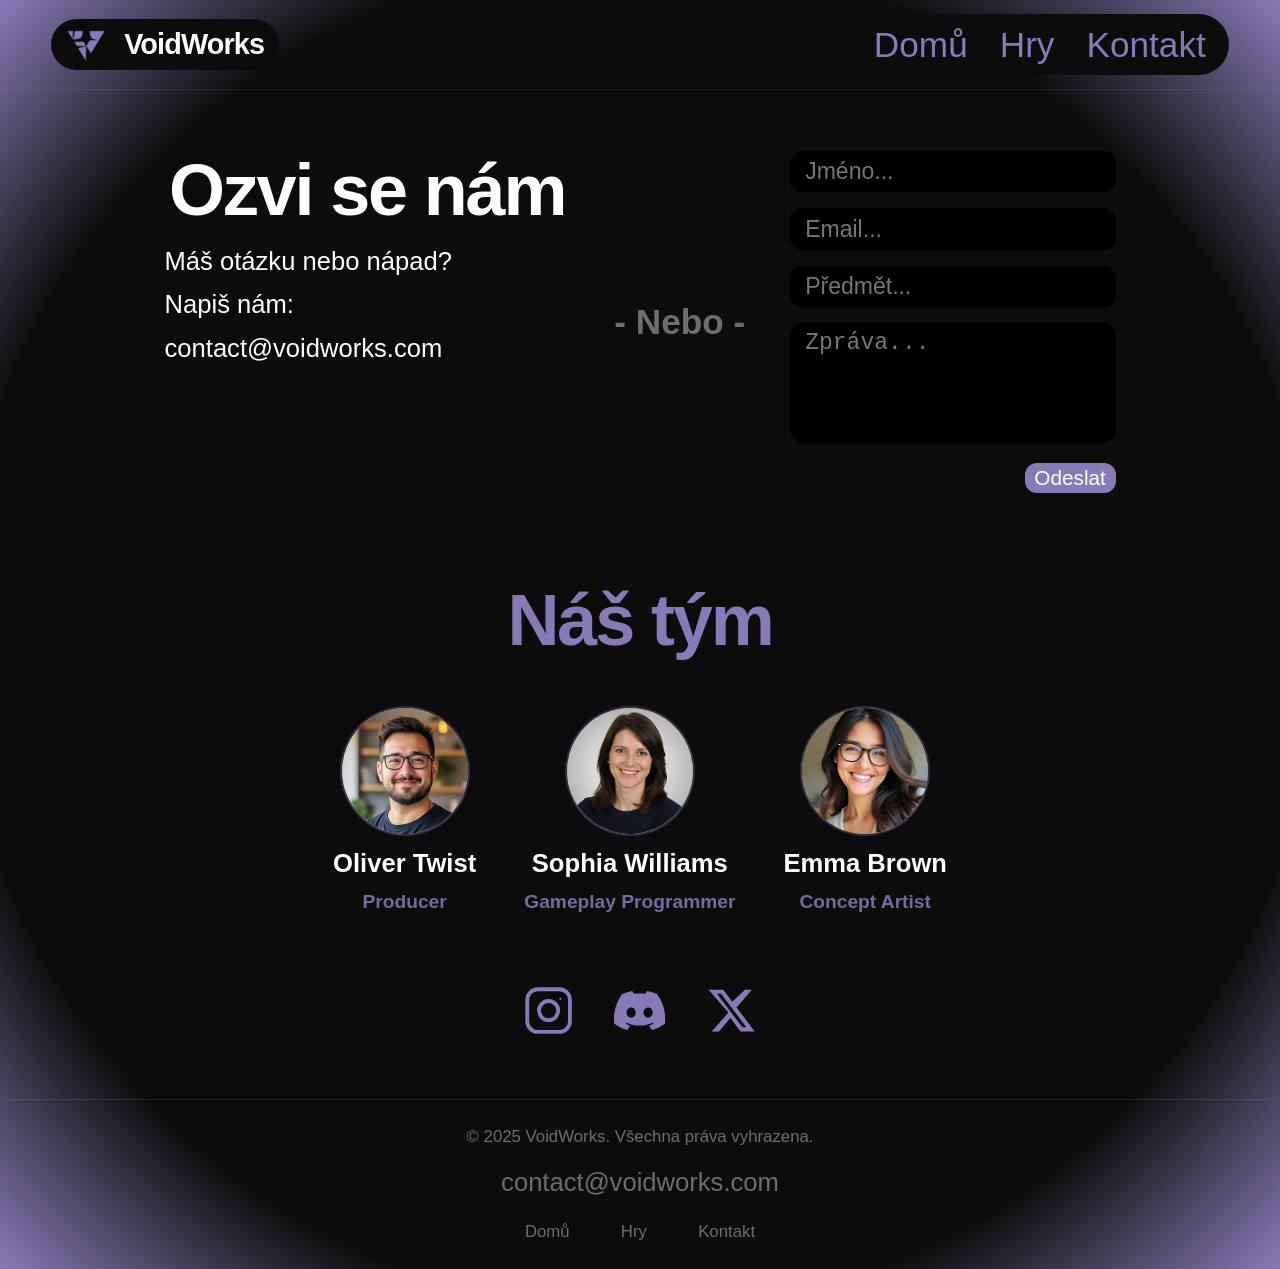
==== contact.html @ 2efff232 "last time today" ====
<!DOCTYPE html>
<html lang="en">
<head>
    <meta charset="UTF-8">
    <meta name="viewport" content="width=device-width, initial-scale=1.0">
    <link rel="stylesheet" href="src/style.css" />
    <script src="src/index.js" defer></script>
    <title>Contact</title>
</head>
<body>
    <a class="skip-link" href="#main-content">Přeskočit na obsah</a>
    <header class="navbar" aria-label="VoidWorks header">
        <div class="brand">
            <a href="index.html">
                <img src="src/assets/logo/VoidWorks logo.svg" alt="VoidWorks Logo" href="index.html">
                <p class="heading">VoidWorks</p>
            </a>
        </div>

        <a class="menu-button" href="#" aria-label="Otevřít menu" aria-expanded="false"
            aria-controls="site-menu">
            <span></span>
            <span></span>
            <span></span>
        </a>

        <nav class="menu-panel" id="site-menu" aria-label="Navigace">
            <a href="index.html">Domů</a>
            <a href="games.html">Hry</a>
            <a href="contact.html">Kontakt</a>
        </nav>
    </header>

    <main id="main-content">
        <section class="contact-row">
            <div class="contact-left">
                <div class="smth" id="rattata">
                    <p class="heading heading--left">Ozvi se nám</p>
                    <p class="text text--contact">Máš otázku nebo nápad?</p>
                    <p class="text text--contact">Napiš nám: <a href="mailto:jakub.tuma@gambaaa.fun" class="text text--email-white">contact@voidworks.com</a></p>
                </div>
            </div>

            <div class="contact-middle">
                <h2 class="opacity-40">- Nebo -</h2>
            </div>

            <div class="contact-right">
                <form class="message" id="contact-form" aria-label="Kontaktovat nás" method="post" action="#">
                    <div class="message--fields">
                        <label for="name" class="sr-only">Jméno</label>
                        <input type="text" class="text--field" id="name" name="name" placeholder="Jméno..." required>

                        <label for="email" class="sr-only">Email</label>
                        <input type="email" class="text--field" id="email" name="email" placeholder="Email..." required>

                        <label for="subject" class="sr-only">Předmět</label>
                        <input type="text" class="text--field" id="subject" name="subject" placeholder="Předmět..." required>

                        <label for="message" class="sr-only">Zpráva</label>
                        <textarea class="text--field text--field--big" id="message" name="message" placeholder="Zpráva..." rows="5" required></textarea>
                    </div>
                    <button type="submit" class="btn">Odeslat</button>
                </form>
            </div>
        </section>

    <section class="team-section" aria-labelledby="team-heading">
        <h2 class="heading heading--purple" id="team-heading">Náš tým</h2>
        <div class="team-grid">
            <div class="team-card">
                <div class="team-avatar">
                    <img src="src/assets/team/oliver.jpg" alt="Oliver Twist" onerror="this.style.display='none';this.nextElementSibling.style.display='flex'">
                    <div class="team-avatar__fallback" style="display:none">OT</div>
                </div>
                <p class="team-name">Oliver Twist</p>
                <p class="team-role">Producer</p>
            </div>
            <div class="team-card">
                <div class="team-avatar">
                    <img src="src/assets/team/sophia.jpg" alt="Sophia Williams" onerror="this.style.display='none';this.nextElementSibling.style.display='flex'">
                    <div class="team-avatar__fallback" style="display:none">SW</div>
                </div>
                <p class="team-name">Sophia Williams</p>
                <p class="team-role">Gameplay Programmer</p>
            </div>
            <div class="team-card">
                <div class="team-avatar">
                    <img src="src/assets/team/emma.jpg" alt="Emma Brown" onerror="this.style.display='none';this.nextElementSibling.style.display='flex'">
                    <div class="team-avatar__fallback" style="display:none">EB</div>
                </div>
                <p class="team-name">Emma Brown</p>
                <p class="team-role">Concept Artist</p>
            </div>
        </div>
    </section>

    <section class="socials-section" aria-label="Sociální sítě">
        <div class="socials-row">
            <a href="https://www.instagram.com/the._tuma/" class="social-link" aria-label="Instagram">
                <svg viewBox="0 0 24 24" fill="none" stroke="currentColor" stroke-width="1.8" stroke-linecap="round" stroke-linejoin="round">
                    <rect x="2" y="2" width="20" height="20" rx="5" ry="5"/>
                    <circle cx="12" cy="12" r="4.5"/>
                    <circle cx="17.5" cy="6.5" r="0.5" fill="currentColor" stroke="none"/>
                </svg>
            </a>
            <a href="https://discord.com/users/951553543968550963" class="social-link" aria-label="Discord">
                <svg viewBox="0 0 24 24" fill="currentColor">
                    <path d="M20.317 4.37a19.791 19.791 0 0 0-4.885-1.515.074.074 0 0 0-.079.037c-.21.375-.444.864-.608 1.25a18.27 18.27 0 0 0-5.487 0 12.64 12.64 0 0 0-.617-1.25.077.077 0 0 0-.079-.037A19.736 19.736 0 0 0 3.677 4.37a.07.07 0 0 0-.032.027C.533 9.046-.32 13.58.099 18.057a.082.082 0 0 0 .031.057 19.9 19.9 0 0 0 5.993 3.03.078.078 0 0 0 .084-.028c.462-.63.874-1.295 1.226-1.994a.076.076 0 0 0-.041-.106 13.107 13.107 0 0 1-1.872-.892.077.077 0 0 1-.008-.128 10.2 10.2 0 0 0 .372-.292.074.074 0 0 1 .077-.01c3.928 1.793 8.18 1.793 12.062 0a.074.074 0 0 1 .078.01c.12.098.246.198.373.292a.077.077 0 0 1-.006.127 12.299 12.299 0 0 1-1.873.892.077.077 0 0 0-.041.107c.36.698.772 1.362 1.225 1.993a.076.076 0 0 0 .084.028 19.839 19.839 0 0 0 6.002-3.03.077.077 0 0 0 .032-.054c.5-5.177-.838-9.674-3.549-13.66a.061.061 0 0 0-.031-.03zM8.02 15.33c-1.183 0-2.157-1.085-2.157-2.419 0-1.333.956-2.419 2.157-2.419 1.21 0 2.176 1.096 2.157 2.42 0 1.333-.956 2.418-2.157 2.418zm7.975 0c-1.183 0-2.157-1.085-2.157-2.419 0-1.333.955-2.419 2.157-2.419 1.21 0 2.176 1.096 2.157 2.42 0 1.333-.946 2.418-2.157 2.418z"/>
                </svg>
            </a>
            <a href="https://x.com/home" class="social-link" aria-label="X (Twitter)">
                <svg xmlns="https://x.com/home" viewBox="0 0 24 24" fill="currentColor">
                    <path d="M18.244 2.25h3.308l-7.227 8.26 8.502 11.24H16.17l-4.714-6.231-5.401 6.231H2.744l7.737-8.835L1.254 2.25H8.08l4.253 5.622zm-1.161 17.52h1.833L7.084 4.126H5.117z"/>
                </svg>
            </a>
        </div>
    </section>
    </main>



        <footer class="footer">
            <div>© 2025 VoidWorks. Všechna práva vyhrazena.</div>
            <div class="text centered">
                <a href="mailto:jakub.tuma@gambaaa.fun" class="text--email">contact@voidworks.com</a>
            </div>
            <nav class="nav-footer" aria-label="Patička navigace">
                <a href="index.html">Domů</a>
                <a href="games.html">Hry</a>
                <a href="contact.html">Kontakt</a>
            </nav>
        </footer>
</body>
</html>
---- src/style.css ----
:root {
    --black: #0D0C0C;
    --bg: radial-gradient(circle, #0D0C0C 75%, hsla(254, 30%, 60%, 1) 100%);
    --purple: #887AB7;
    --text-color: #FFFFFF;
    --footer: rgba(255, 255, 255, 0.4);
    --input: rgba(255, 255, 255, 0.6);
    --hover: #A496D5;
    --card-bg: rgba(255, 255, 255, 0.04);
    --card-border: rgba(136, 122, 183, 0.25);
    --border-hd-ft: rgba(255, 255, 255, 0.08);
    --click: #4B4465;
}

* {
    box-sizing: border-box;
    margin: 0;
    padding: 0;
}

.sr-only {
    position: absolute !important;
    width: 1px;
    height: 1px;
    padding: 0;
    overflow: hidden;
    clip: rect(0, 0, 0, 0);
    white-space: nowrap;
    border: 0;
}

html {
    scroll-behavior: smooth;
}

body {
    display: flex;
    flex-direction: column;
    min-height: 100vh;
    background: var(--bg);
    color: var(--text-color);
    font-family: Arial, Helvetica, sans-serif;
    text-align: left;
    min-width: 320px;
    overflow-x: hidden;
}

.navbar {
    width: 100%;
    min-height: 10svh;
    padding: 0 4vw;
    display: flex;
    align-items: center;
    justify-content: space-between;
    text-align: center;
    z-index: 100;
    border-bottom: 1px solid var(--border-hd-ft);
}

.brand a {
    text-decoration: none;
    display: flex;
    align-items: center;
    gap: 1.5vw;
    background-color: var(--black);
    padding: 0.7vh 1.2vw;
    border-radius: 10vw;
}

.brand img {
    height: clamp(1.8rem, 5vw, 2.4rem);
    width: auto;
    object-fit: contain;
}

.brand .heading {
    font-size: clamp(1.3rem, 3vw, 1.8rem);
}

.menu-button {
    background-color: var(--black);
    padding: 0.7vh 1.2vw;
    border-radius: 10vw;
    width: clamp(48px, 6vw, 64px);
    height: clamp(48px, 6vw, 64px);
    position: relative;
    display: flex;
    align-items: center;
    justify-content: center;
    cursor: pointer;
    flex-shrink: 0;
    z-index: 3;
}

.menu-button span {
    position: absolute;
    display: block;
    top: 50%;
    left: 50%;
    width: clamp(32px, 5vw, 44px);
    height: clamp(5px, 0.5vw, 7px);
    border-radius: 999px;
    background: var(--purple);
    transition: transform 180ms ease-in-out, opacity 180ms ease-in-out, width 180ms ease-in-out;
}

.menu-button span:nth-child(1) {
    transform: translate(-50%, -50%) translateY(clamp(-0.8rem, -1.2vw, -0.5rem));
}

.menu-button span:nth-child(2) {
    transform: translate(-50%, -50%);
}

.menu-button span:nth-child(3) {
    transform: translate(-50%, -50%) translateY(clamp(0.5rem, 1.2vw, 0.8rem));
}

body.menu-open .menu-button span:nth-child(1) {
    transform: translate(-50%, -50%) rotate(45deg);
}

body.menu-open .menu-button span:nth-child(2) {
    opacity: 0;
    width: 0;
}

body.menu-open .menu-button span:nth-child(3) {
    transform: translate(-50%, -50%) rotate(-45deg);
}

body.menu-open .smth {
    opacity: 0;
}

.menu-panel {
    position: absolute;
    top: 10svh;
    left: 0;
    width: 100%;
    padding: 2vh 0 3vh 6vw;
    display: none;
    flex-direction: column;
    gap: 1vh;
    z-index: 2;
    background-color: #0d0c0c42;
}

.menu-panel a {
    color: var(--purple);
    text-decoration: none;
    font-size: clamp(1.6rem, 3.5vw, 2.2rem);
    padding: 1.5vh 0;
    transition: color 180ms ease;
}

.menu-panel a:hover,
.menu-panel a:focus-visible {
    color: var(--hover);
    outline: none;
}

body.menu-open .menu-panel {
    display: flex;
}

main {
    flex: 1;
    padding: 5vh 4vw;
    display: flex;
    flex-direction: column;
    gap: 8vh;
}

section .heading {
    text-align: center;
    margin: 0 auto 0.6rem;
}

.heading {
    font-size: clamp(2.8rem, 6vw, 4.5rem);
    line-height: 1.1;
    font-weight: 700;
    letter-spacing: -0.03em;
    color: var(--text-color);
}

.heading--purple {
    color: var(--purple);
}



.text {
    max-width: 65ch;
    width: 90%;
    margin: 0;
    color: var(--text-color);
    text-align: left;
    font-size: clamp(1.4rem, 2vw, 1.8rem);
    line-height: 1.7;
    text-decoration: none;
}

.text--email-white:hover {
    transition: color 180ms ease-in-out;
    color: var(--hover);
    text-decoration: underline;
}

.img-container {
    text-align: center;
    overflow: hidden;
}

.img {
    display: inline-block;
    min-width: 100px;
    min-height: auto;
    width: max(27vw);
    height: max(35vw);
    margin: 0 1vw 1vh;
    object-fit: cover;
    border-radius: clamp(8px, 1vw, 16px);
    box-shadow: 0 2vh 5vw rgba(0, 0, 0, 0.48);
}

.img-blur {
    filter: blur(clamp(1.2px, 0.33vw, 4px));
}

.game-container {
    display: flex;
    justify-items: center;
    gap: 8vh;
}

.games-grid {
    display: flex;
    flex-direction: column;
    gap: 2vh;
    width: min(94vw, 1500px);
    height: auto;
    margin: 3vh auto 0;
    text-align: left;
}

.games-column {
    display: flex;
    flex-direction: column;
    gap: 2vh;
    min-width: 0;
    flex: 1 1 0;
}

.games-column--left {
    order: 1;
}

.games-column--right {
    order: 2;
}

.game-card {
    background: var(--card-bg);
    border: 1px solid var(--card-border);
    border-radius: clamp(8px, 1.2vw, 14px);
    padding: 2.2vh 2.2vw;
    transition: border-color 200ms ease, background 200ms ease;
    display: flex;
    flex-direction: column;
    align-items: center;
    text-align: center;
    gap: 1.2rem;
}

.game-card:hover {
    background: rgba(255, 255, 255, 0.06);
    border-color: rgba(136, 122, 183, 0.5);
}

.game-card__img {
    width: clamp(180px, 28vw, 360px);
    aspect-ratio: 3 / 4;
    object-fit: contain;
    background: rgba(0, 0, 0, 0.12);
    border-radius: 10px;
    display: block;
    box-shadow: 0 1.2vh 3vw rgba(0, 0, 0, 0.45);
}

.game-card__tag {
    color: var(--purple);
    opacity: 0.7;
}

.game-card__title {
    font-size: clamp(1.8rem, 2.5vw, 2.4rem);
    font-weight: 700;
    color: var(--text-color);
    margin-bottom: 0.6vh;
}

.game-card__text {
    font-size: clamp(1.3rem, 1.8vw, 1.6rem);
    line-height: 1.6;
    color: rgba(255, 255, 255, 0.7);
}

.game-card__content {
    display: flex;
    flex-direction: column;
    gap: 0.65rem;
    min-width: 0;
}

.game-card__media {
    display: flex;
    flex-direction: column;
    gap: 0.6vh;
    align-items: center;
    margin-bottom: 1vh;
}

.swiper {
    width: 100%;
    padding: 2vh 0;
}

.swiper-slide {
    display: flex;
    justify-content: center;
    align-items: flex-start;
}

.swiper-button-prev,
.swiper-button-next {
    color: var(--purple);
    width: 44px;
    height: 44px;
    border-radius: 50%;
    background: rgba(0, 0, 0, 0.35);
    display: flex;
    align-items: center;
    justify-content: center;
    box-shadow: 0 4px 12px rgba(0, 0, 0, 0.4);
}

.swiper-pagination-bullet {
    background: var(--purple);
    opacity: 0.9;
}

.card-swiper {
    width: 100%;
    max-width: 320px;
    overflow: hidden;
    flex: 0 0 auto;
}

.card-swiper picture,
.card-swiper img {
    display: block;
    width: 100%;
}

.card-swiper .swiper-wrapper {
    display: flex;
    align-items: center;
    justify-content: flex-start;
}

.card-pagination {
    margin-top: 0.6vh;
}

.card-nav {
    position: absolute;
    top: 50%;
    transform: translateY(-50%);
    width: 36px;
    height: 36px;
    border-radius: 50%;
    background: rgba(0, 0, 0, 0.45);
    color: var(--purple);
    border: none;
    display: flex;
    align-items: center;
    justify-content: center;
    cursor: pointer;
}

.card-nav:hover {
    background: rgba(0, 0, 0, 0.62);
}

.card-nav::before {
    font-size: 1.5rem;
    line-height: 1;
    transform: translateY(-1px);
}

.card-prev::before {
    content: '‹';
}

.card-next::before {
    content: '›';
}

.card-prev {
    left: 8px;
}

.card-next {
    right: 8px;
}

.card-swiper {
    position: relative;
}

.game-card__img {
    width: 100%;
    aspect-ratio: 2 / 3;
    object-fit: cover;
    border-radius: 10px;
    display: block;
    box-shadow: 0 1.2vh 3vw rgba(0, 0, 0, 0.45);
}

.column {
    display: flex;
    flex-direction: column;
    gap: 1.2vh;
    align-items: center;
}

.footer {
    border-top: 1px solid var(--border-hd-ft);
    padding: 3vh 4vw;
    display: flex;
    flex-direction: column;
    align-items: center;
    gap: 1.5vh;
    color: var(--footer);
    font-size: clamp(1.05rem, 1.3vw, 1.2rem);
    text-align: center;
}

.footer .text {
    text-align: center;
}

.text--email {
    text-decoration: none;
    color: var(--footer);
}

.text--email:hover {
    transition: color 180ms ease-in-out;
    color: var(--hover);
    text-decoration: underline;
}

.nav-footer {
    display: flex;
    gap: 4vw;
    flex-wrap: wrap;
    justify-content: center;
    margin-top: 0.5vh;
}

.nav-footer a {
    color: var(--footer);
    text-decoration: none;
    transition: color 180ms ease;
}

.nav-footer a:hover {
    color: var(--input);
}

.opacity-40 {
    font-size: clamp(2rem, 3vw, 2.2rem);
    color: rgba(255, 255, 255, 0.4);
    justify-self: center;
    text-align: left;
}

.message {
    display: flex;
    flex-direction: column;
    align-items: flex-start;
    gap: 0.8vh;
    max-width: none;
    margin: 0;
}

.message--fields {
    display: flex;
    flex-direction: column;
    gap: 1rem;
    align-items: stretch;
}

.text--field {
    background: #000000;
    padding: 0.8vh 1.2vw;
    border-radius: 12px;
    border: none;
    color: var(--text-color);
    font-size: clamp(1.3rem, 1.8vw, 1.6rem);
}

.text--field:focus {
    outline: 2px solid rgba(136, 122, 183, 0.25);
}

.text--field--big {
    min-height: 120px;
    width: 100%;
    box-sizing: border-box;
    border-radius: 14px;
    resize: none;
}

.btn {
    background: var(--purple);
    color: var(--text-color);
    border: none;
    padding: 0.8vh 1.2vw;
    border-radius: 12px;
    font-size: 1.3em;
    cursor: pointer;
    transition: background 180ms ease;
    align-self: flex-end;
    margin-top: 0.6rem;
}

.btn:hover {
    background: var(--hover);
}

.btn:active {
    background: var(--click);
}

.contact-row {
    display: flex;
    gap: 2.5rem;
    align-items: flex-start;
    justify-content: center;
    max-width: 1000px;
    margin: 0 auto;
    padding: 1rem 0;
}

.contact-left {
    flex: 2 1 0;
}

.contact-right {
    flex: 1 1 0;
}

.contact-middle {
    display: flex;
    align-items: center;
    justify-content: center;
    flex: 0 0 140px;
    align-self: center;
}

.team-section {
    display: flex;
    flex-direction: column;
    align-items: center;
    gap: 4vh;
}

.team-grid {
    display: flex;
    flex-wrap: wrap;
    gap: 3rem;
    justify-content: center;
    align-items: flex-start;
}

.team-card {
    display: flex;
    flex-direction: column;
    align-items: center;
    gap: 0.8rem;
}

.team-avatar {
    width: clamp(90px, 14vw, 130px);
    height: clamp(90px, 14vw, 130px);
    border-radius: 50%;
    overflow: hidden;
    border: 2px solid var(--card-border);
    background: var(--card-bg);
    flex-shrink: 0;
}

.team-avatar img {
    width: 100%;
    height: 100%;
    object-fit: cover;
    display: block;
}

.team-avatar__fallback {
    width: 100%;
    height: 100%;
    display: flex;
    align-items: center;
    justify-content: center;
    font-size: clamp(1.4rem, 3vw, 2rem);
    font-weight: 700;
    color: var(--purple);
    background: var(--card-bg);
}

.team-name {
    font-size: clamp(1.4rem, 2vw, 1.8rem);
    font-weight: 700;
    color: var(--text-color);
}

.team-role {
    font-size: clamp(1.1rem, 1.5vw, 1.3rem);
    color: var(--purple);
    opacity: 0.85;
    font-weight: 600;
}

.socials-section {
    padding-bottom: 2vh;
}

.socials-row {
    display: flex;
    gap: 2.5rem;
    justify-content: center;
    align-items: center;
}

.social-link {
    color: var(--purple);
    width: clamp(50px, 4vw, 60px);
    height: clamp(50px, 4vw, 60px);
    display: flex;
    align-items: center;
    justify-content: center;
    transition: color 180ms ease, transform 180ms ease;
}

.social-link svg {
    width: 100%;
    height: 100%;
}

.skip-link {
    position: absolute;
    left: 1rem;
    top: -3rem;
    background: var(--purple);
    color: var(--text-color);
    padding: 0.45rem 0.75rem;
    border-radius: 6px;
    z-index: 120;
    transition: top 160ms ease, transform 160ms ease;
}

.skip-link:focus {
    top: 1rem;
    transform: translateY(0);
    outline: 3px solid rgba(136, 122, 183, 0.2);
}

.text--contact {
        justify-self: center;
    }

@media (min-width: 1024px) {
    .heading--left {
        text-align: left;
    }

    .centered {
        display: flex;
        flex-direction: column;
        align-items: center;
        gap: clamp(1rem, 3vw, 2.5rem);
        justify-content: center;
        width: 100%;
        padding: 0 2vw;
        margin-left: 0;
    }

    .centered .heading {
        width: min(100%, 140ch);
        max-width: 140ch;
        text-align: center;
        white-space: normal;
        overflow-wrap: normal;
        word-break: keep-all;
    }

    .centered .text {
        width: min(95%, 80ch);
        text-align: left;
        margin: 0 auto;
        padding: 0 1rem;
    }

    #homepage .smth .heading {
        width: min(100%, 140ch);
        max-width: 140ch;
        text-align: center;
        white-space: normal;
        overflow-wrap: normal;
        word-break: keep-all;
    }

    #homepage .smth .text {
        width: min(95%, 80ch);
        margin: 0 auto;
        text-align: left;
    }

    .menu-button {
        display: none;
    }

    .menu-panel {
        position: static;
        display: flex;
        flex-direction: row;
        width: auto;
        padding: 0;
        gap: 2.5vw;
        background: transparent;
        border: none;
        background-color: var(--black);
        border-radius: 10vw;
        padding: 1.2vh 1.8vw;
    }

    .menu-panel a {
        padding: 0;
    }

    .games-grid {
        flex-direction: row;
        gap: 2.5rem;
        align-items: flex-start;
    }

    .games-column--left {
        order: 1;
    }

    .games-column--right {
        order: 2;
    }

    .game-card {
        flex-direction: column;
        align-items: center;
        text-align: center;
        gap: 1.8rem;
        padding: 2.2vh 2vw;
    }

    .game-card--row {
        flex-direction: row;
        align-items: flex-start;
        text-align: left;
    }

    .card-swiper {
        flex: 0 0 clamp(190px, 18vw, 290px);
        width: clamp(190px, 18vw, 290px);
        max-width: none;
    }

    .game-card__content {
        flex: 1 1 0;
        align-items: flex-start;
    }

    .game-card__title {
        margin-bottom: 0;
    }

    .message--fields {
        align-items: flex-start;
        gap: 1rem;
        width: 100%;
    }

    .message--fields .text--field--big {
        flex: 3 1 0;
    }

    .message .btn {
        order: 1;
        align-self: flex-end;
        margin-top: 0.8rem;
        padding: 0.2rem 0.6rem;
    }

    .contact-right .message {
        max-width: 900px;
        margin: 0;
    }
}

@media (max-width: 720px) {
    .text {
        max-width: 720px;
        margin: 0 auto;
        text-align: center;
        align-self: center;
    }

    .contact-right .message .btn {
        align-self: center;
        margin-left: 9em;
    }

    .games-grid {
        width: min(94vw, 1500px);
    }

    .game-card {
        padding: 1.8vh 1.2rem;
    }

    .card-nav {
        width: 32px;
        height: 32px;
    }

    .card-nav::before {
        font-size: 1.35rem;
    }

    .contact-row {
        flex-direction: column;
        gap: 1.2rem;
        padding: 0;
    }

    .message {
        align-items: center !important;
    }

    .message--fields {
        flex-direction: column;
        order: 0;
    }

    .message--fields .text--field,
    .message--fields .text--field--big {
        display: block;
        width: 100% !important;
        max-width: none !important;
        box-sizing: border-box;
    }

    .message .btn {
        order: 1;
        display: block;
        width: auto;
        margin-top: 0.8rem;
        margin-left: 0;
        margin-right: 0;
        align-self: flex-end;
    }

    .contact-middle {
        flex: none;
        width: auto;
        order: 2;
        margin: 0 auto;
    }

    .contact-left {
        order: 1;
    }

    .contact-right {
        align-items: center;
        align-self: center;
        width: 100%;
        order: 3;
    }

    .contact-left .smth {
        text-align: center;
    }

    .contact-right .message {
        margin: 0 auto;
        width: min(95%, 28em);
    }
}
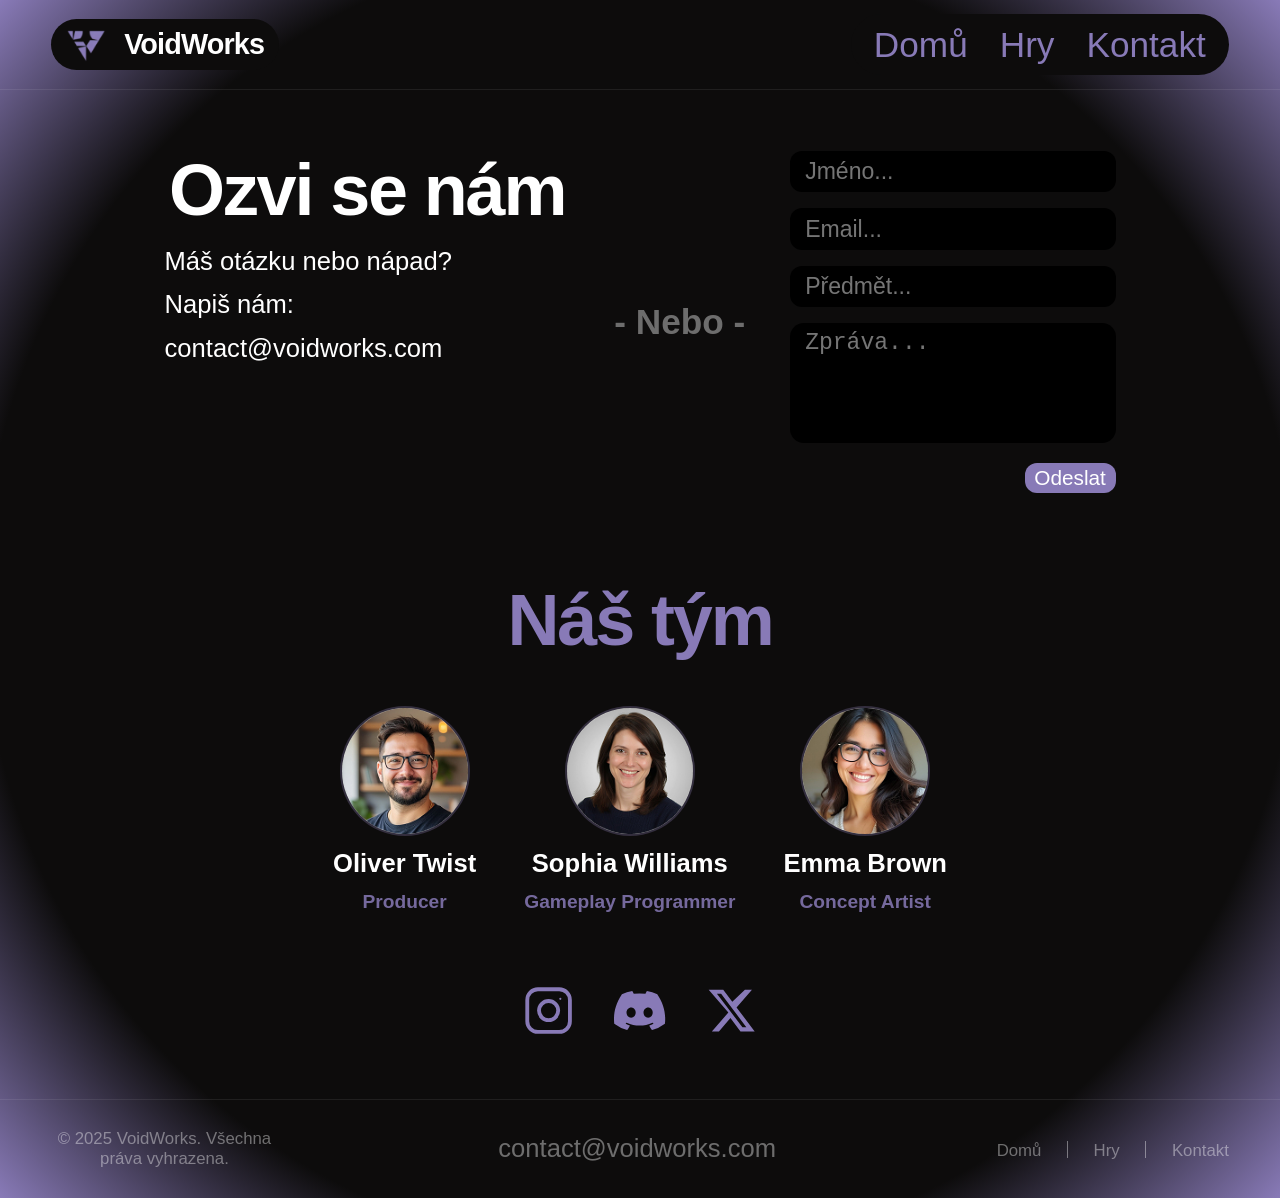
==== commit 1a9db0c8: "uhh" ====
--- a/contact.html
+++ b/contact.html
@@ -120,16 +120,18 @@
 
 
 
-        <footer class="footer">
-            <div>© 2025 VoidWorks. Všechna práva vyhrazena.</div>
-            <div class="text centered">
-                <a href="mailto:jakub.tuma@gambaaa.fun" class="text--email">contact@voidworks.com</a>
-            </div>
-            <nav class="nav-footer" aria-label="Patička navigace">
-                <a href="index.html">Domů</a>
-                <a href="games.html">Hry</a>
-                <a href="contact.html">Kontakt</a>
-            </nav>
-        </footer>
+    <footer class="footer">
+        <div>© 2025 VoidWorks. Všechna práva vyhrazena.</div>
+        <div class="text">
+            <a href="mailto:jakub.tuma@gambaaa.fun" class="text--email">contact@voidworks.com</a>
+        </div>
+        <nav class="nav-footer" aria-label="Patička navigace">
+            <a href="index.html">Domů</a>
+            <span></span>
+            <a href="games.html">Hry</a>
+            <span></span>
+            <a href="contact.html">Kontakt</a>
+        </nav>
+    </footer>
 </body>
 </html>
--- a/src/style.css
+++ b/src/style.css
@@ -12,6 +12,7 @@
     --click: #4B4465;
 }
 
+
 * {
     box-sizing: border-box;
     margin: 0;
@@ -209,6 +210,7 @@
 }
 
 .img-container {
+    display: flex;
     text-align: center;
     overflow: hidden;
 }
@@ -235,6 +237,10 @@
     gap: 8vh;
 }
 
+.game-container .game-card {
+    min-height: 760px;
+}
+
 .games-grid {
     display: flex;
     flex-direction: column;
@@ -398,14 +404,6 @@
     font-size: 1.5rem;
     line-height: 1;
     transform: translateY(-1px);
-}
-
-.card-prev::before {
-    content: '‹';
-}
-
-.card-next::before {
-    content: '›';
 }
 
 .card-prev {
@@ -685,6 +683,23 @@
     }
 
 @media (min-width: 1024px) {
+    .footer {
+        flex-direction: row;
+        justify-content: space-between;
+    }
+
+    .nav-footer {
+        flex-wrap: nowrap;
+        gap: 2vw;
+    }
+
+    .nav-footer span {
+        background: var(--footer);
+        display: block;
+        width: 1px;
+        height: 1em;
+    }
+
     .heading--left {
         text-align: left;
     }
@@ -747,6 +762,7 @@
         background-color: var(--black);
         border-radius: 10vw;
         padding: 1.2vh 1.8vw;
+        left: -10em;
     }
 
     .menu-panel a {
@@ -773,12 +789,6 @@
         text-align: center;
         gap: 1.8rem;
         padding: 2.2vh 2vw;
-    }
-
-    .game-card--row {
-        flex-direction: row;
-        align-items: flex-start;
-        text-align: left;
     }
 
     .card-swiper {
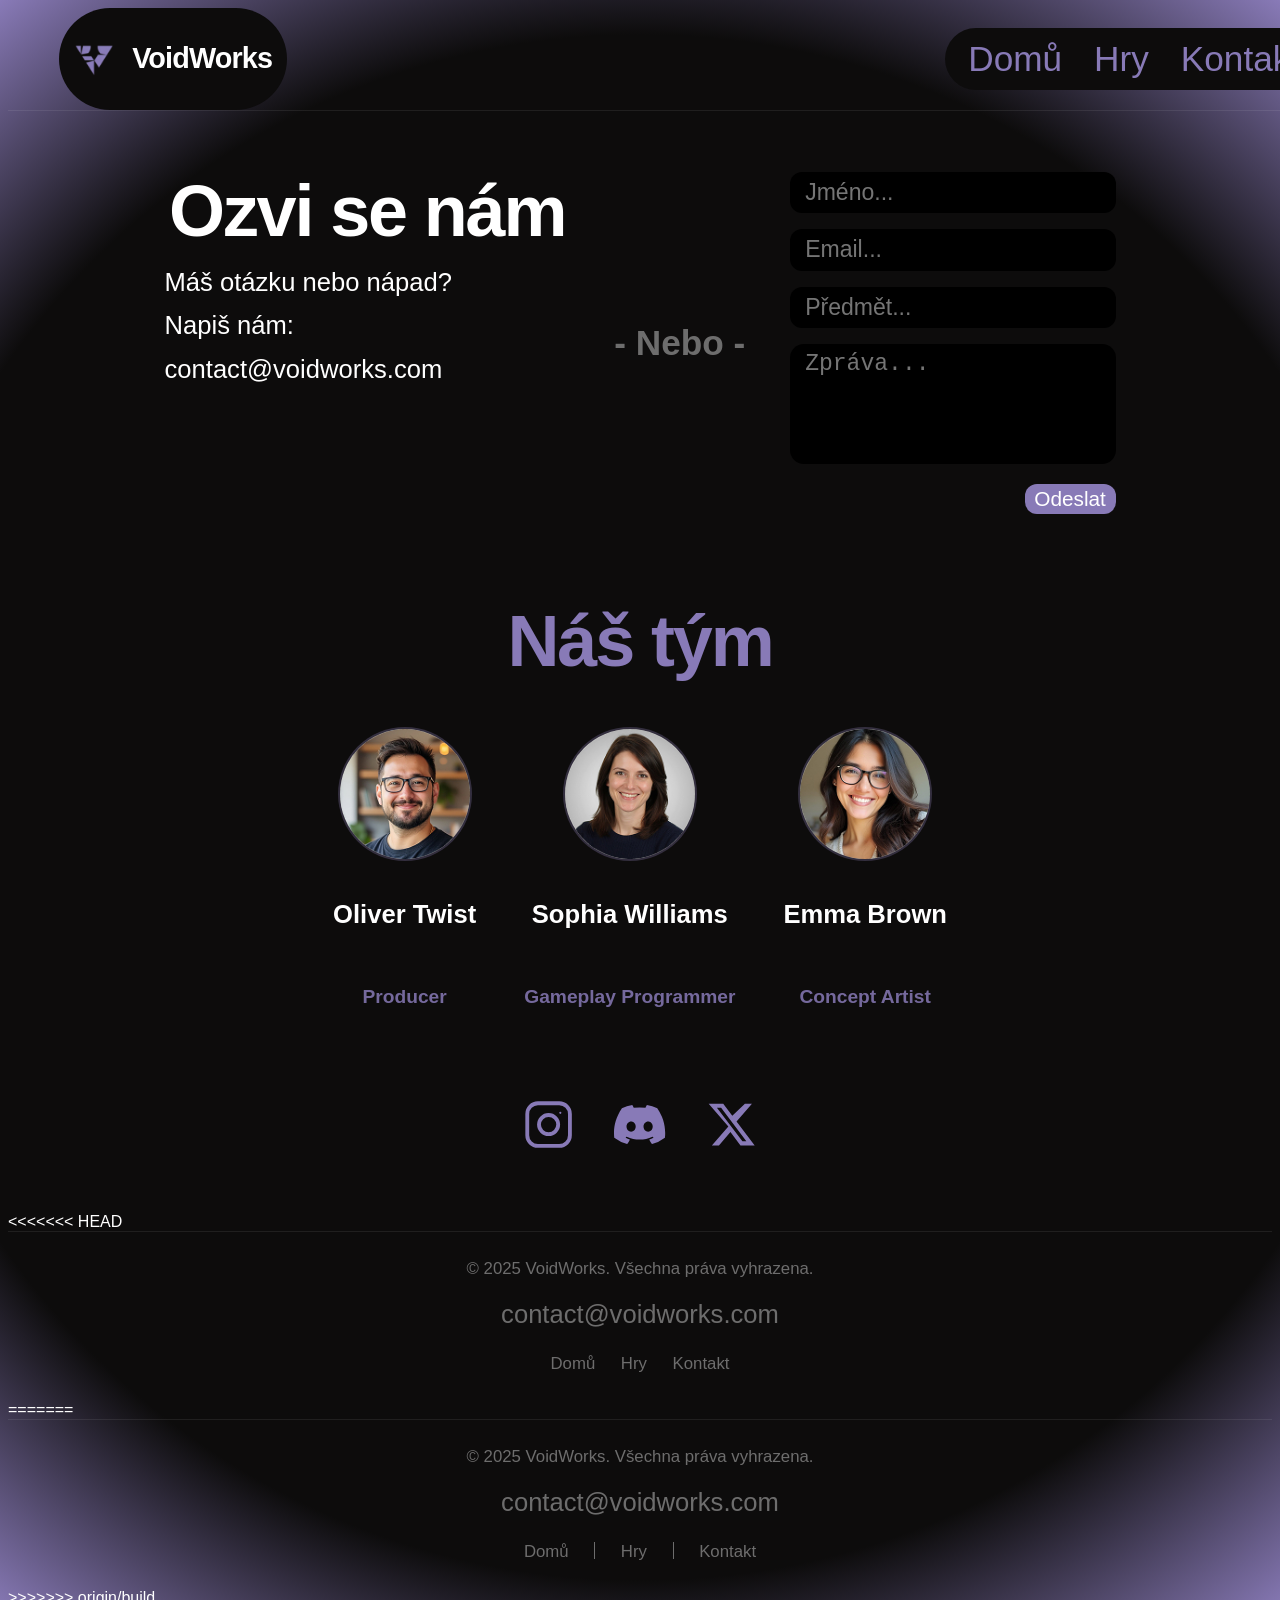
==== commit 894a6098: "Merge remote-tracking branch 'origin/build' into build" ====
--- a/contact.html
+++ b/contact.html
@@ -120,6 +120,19 @@
 
 
 
+<<<<<<< HEAD
+        <footer class="footer">
+            <div>© 2025 VoidWorks. Všechna práva vyhrazena.</div>
+            <div class="text centered">
+                <a href="mailto:jakub.tuma@gambaaa.fun" class="text--email">contact@voidworks.com</a>
+            </div>
+            <nav class="nav-footer" aria-label="Patička navigace">
+                <a href="index.html">Domů</a>
+                <a href="games.html">Hry</a>
+                <a href="contact.html">Kontakt</a>
+            </nav>
+        </footer>
+=======
     <footer class="footer">
         <div>© 2025 VoidWorks. Všechna práva vyhrazena.</div>
         <div class="text">
@@ -133,5 +146,6 @@
             <a href="contact.html">Kontakt</a>
         </nav>
     </footer>
+>>>>>>> origin/build
 </body>
 </html>
--- a/src/style.css
+++ b/src/style.css
@@ -12,7 +12,10 @@
     --click: #4B4465;
 }
 
-
+<<<<<<< HEAD
+=======
+
+>>>>>>> origin/build
 * {
     box-sizing: border-box;
     margin: 0;
@@ -210,7 +213,10 @@
 }
 
 .img-container {
-    display: flex;
+<<<<<<< HEAD
+=======
+    display: flex;
+>>>>>>> origin/build
     text-align: center;
     overflow: hidden;
 }
@@ -237,10 +243,13 @@
     gap: 8vh;
 }
 
+<<<<<<< HEAD
+=======
 .game-container .game-card {
     min-height: 760px;
 }
 
+>>>>>>> origin/build
 .games-grid {
     display: flex;
     flex-direction: column;
@@ -406,6 +415,17 @@
     transform: translateY(-1px);
 }
 
+<<<<<<< HEAD
+.card-prev::before {
+    content: '‹';
+}
+
+.card-next::before {
+    content: '›';
+}
+
+=======
+>>>>>>> origin/build
 .card-prev {
     left: 8px;
 }
@@ -683,6 +703,8 @@
     }
 
 @media (min-width: 1024px) {
+<<<<<<< HEAD
+=======
     .footer {
         flex-direction: row;
         justify-content: space-between;
@@ -700,6 +722,7 @@
         height: 1em;
     }
 
+>>>>>>> origin/build
     .heading--left {
         text-align: left;
     }
@@ -762,7 +785,10 @@
         background-color: var(--black);
         border-radius: 10vw;
         padding: 1.2vh 1.8vw;
+<<<<<<< HEAD
+=======
         left: -10em;
+>>>>>>> origin/build
     }
 
     .menu-panel a {
@@ -791,6 +817,15 @@
         padding: 2.2vh 2vw;
     }
 
+<<<<<<< HEAD
+    .game-card--row {
+        flex-direction: row;
+        align-items: flex-start;
+        text-align: left;
+    }
+
+=======
+>>>>>>> origin/build
     .card-swiper {
         flex: 0 0 clamp(190px, 18vw, 290px);
         width: clamp(190px, 18vw, 290px);
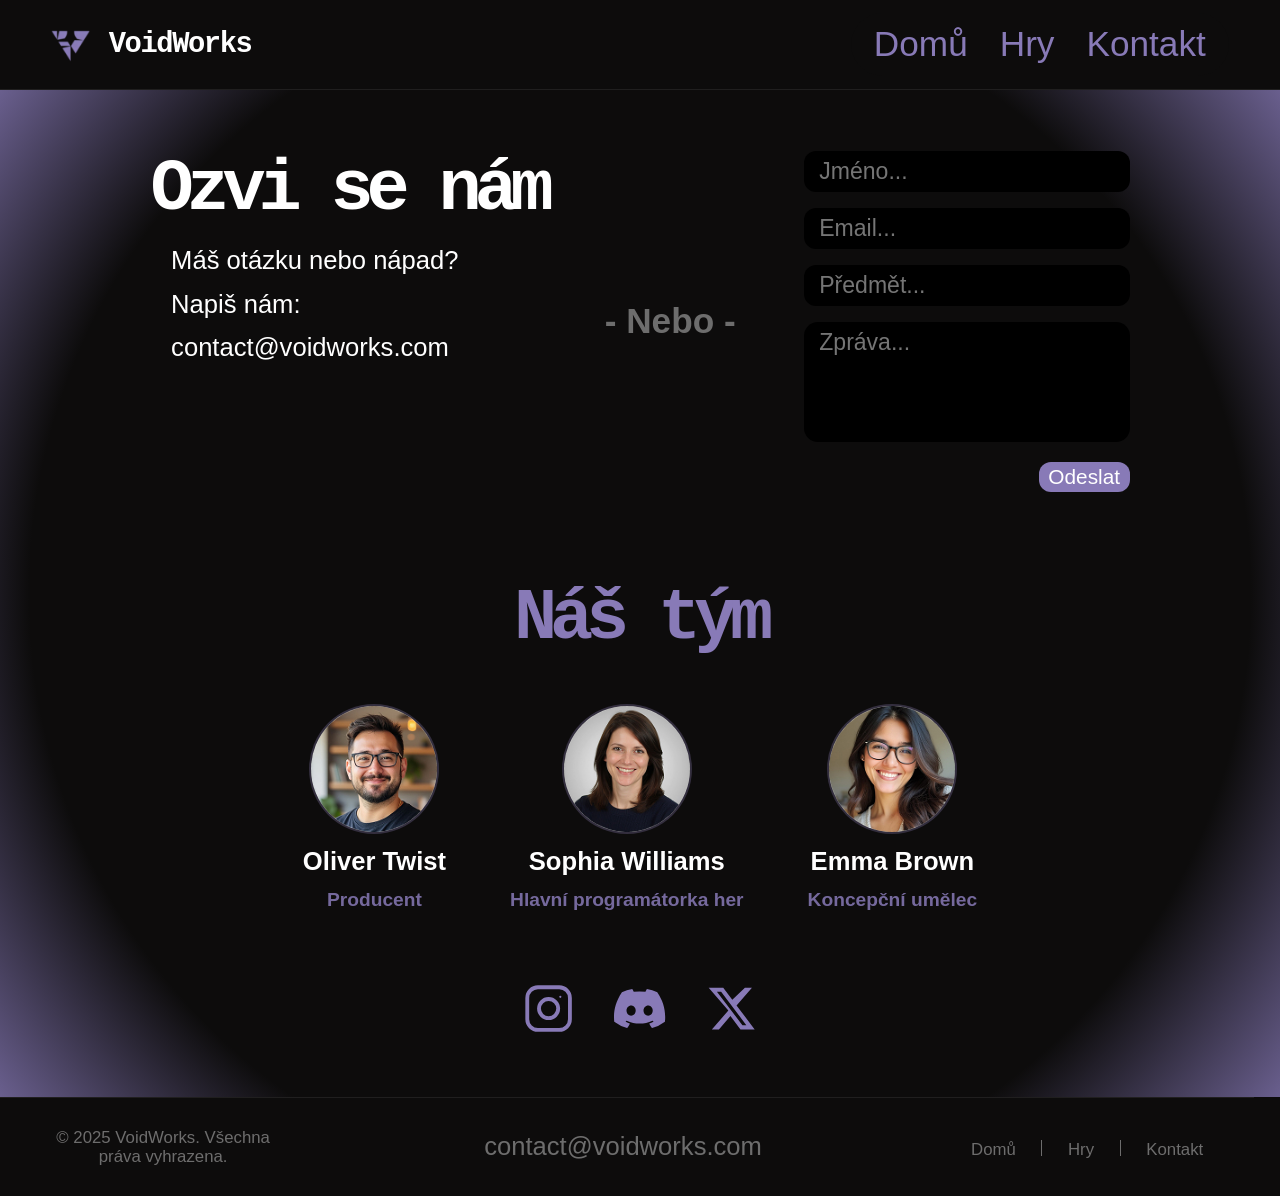
==== commit 7e1954b9: "smth" ====
--- a/contact.html
+++ b/contact.html
@@ -1,15 +1,17 @@
 <!DOCTYPE html>
 <html lang="en">
+
 <head>
     <meta charset="UTF-8">
     <meta name="viewport" content="width=device-width, initial-scale=1.0">
+    <link rel="icon" type="image/svg+xml" href="src/assets/logo/VoidWorks logo.svg"/>
     <link rel="stylesheet" href="src/style.css" />
     <script src="src/index.js" defer></script>
     <title>Contact</title>
 </head>
+
 <body>
-    <a class="skip-link" href="#main-content">Přeskočit na obsah</a>
-    <header class="navbar" aria-label="VoidWorks header">
+    <header class="navbar">
         <div class="brand">
             <a href="index.html">
                 <img src="src/assets/logo/VoidWorks logo.svg" alt="VoidWorks Logo" href="index.html">
@@ -17,14 +19,13 @@
             </a>
         </div>
 
-        <a class="menu-button" href="#" aria-label="Otevřít menu" aria-expanded="false"
-            aria-controls="site-menu">
+        <a class="menu-button" href="#">
             <span></span>
             <span></span>
             <span></span>
         </a>
 
-        <nav class="menu-panel" id="site-menu" aria-label="Navigace">
+        <nav class="menu-panel" id="site-menu">
             <a href="index.html">Domů</a>
             <a href="games.html">Hry</a>
             <a href="contact.html">Kontakt</a>
@@ -34,10 +35,11 @@
     <main id="main-content">
         <section class="contact-row">
             <div class="contact-left">
-                <div class="smth" id="rattata">
+                <div>
                     <p class="heading heading--left">Ozvi se nám</p>
                     <p class="text text--contact">Máš otázku nebo nápad?</p>
-                    <p class="text text--contact">Napiš nám: <a href="mailto:jakub.tuma@gambaaa.fun" class="text text--email-white">contact@voidworks.com</a></p>
+                    <p class="text text--contact">Napiš nám: <a href="mailto:jakub.tuma@gambaaa.fun"
+                            class="text text--email-white">contact@voidworks.com</a></p>
                 </div>
             </div>
 
@@ -46,7 +48,7 @@
             </div>
 
             <div class="contact-right">
-                <form class="message" id="contact-form" aria-label="Kontaktovat nás" method="post" action="#">
+                <form class="message" id="contact-form" action="#">
                     <div class="message--fields">
                         <label for="name" class="sr-only">Jméno</label>
                         <input type="text" class="text--field" id="name" name="name" placeholder="Jméno..." required>
@@ -55,90 +57,85 @@
                         <input type="email" class="text--field" id="email" name="email" placeholder="Email..." required>
 
                         <label for="subject" class="sr-only">Předmět</label>
-                        <input type="text" class="text--field" id="subject" name="subject" placeholder="Předmět..." required>
+                        <input type="text" class="text--field" id="subject" name="subject" placeholder="Předmět..."
+                            required>
 
                         <label for="message" class="sr-only">Zpráva</label>
-                        <textarea class="text--field text--field--big" id="message" name="message" placeholder="Zpráva..." rows="5" required></textarea>
+                        <textarea class="text--field text--field--big" id="message" name="message"
+                            placeholder="Zpráva..." rows="5" required></textarea>
                     </div>
                     <button type="submit" class="btn">Odeslat</button>
                 </form>
             </div>
         </section>
 
-    <section class="team-section" aria-labelledby="team-heading">
-        <h2 class="heading heading--purple" id="team-heading">Náš tým</h2>
-        <div class="team-grid">
-            <div class="team-card">
-                <div class="team-avatar">
-                    <img src="src/assets/team/oliver.jpg" alt="Oliver Twist" onerror="this.style.display='none';this.nextElementSibling.style.display='flex'">
-                    <div class="team-avatar__fallback" style="display:none">OT</div>
+        <section class="team-section">
+            <h2 class="heading heading--purple" id="team-heading">Náš tým</h2>
+            <div class="team-grid">
+                <div class="team-card">
+                    <div class="team-avatar">
+                        <img src="src/assets/team/oliver.jpg" alt="Oliver Twist"
+                            onerror="this.style.display='none';this.nextElementSibling.style.display='flex'">
+                        <div class="team-avatar__fallback" style="display:none">OT</div>
+                    </div>
+                    <p class="team-name">Oliver Twist</p>
+                    <p class="team-role">Producent</p>
                 </div>
-                <p class="team-name">Oliver Twist</p>
-                <p class="team-role">Producer</p>
+                <div class="team-card">
+                    <div class="team-avatar">
+                        <img src="src/assets/team/sophia.jpg" alt="Sophia Williams"
+                            onerror="this.style.display='none';this.nextElementSibling.style.display='flex'">
+                        <div class="team-avatar__fallback" style="display:none">SW</div>
+                    </div>
+                    <p class="team-name">Sophia Williams</p>
+                    <p class="team-role">Hlavní programátorka her</p>
+                </div>
+                <div class="team-card">
+                    <div class="team-avatar">
+                        <img src="src/assets/team/emma.jpg" alt="Emma Brown"
+                            onerror="this.style.display='none';this.nextElementSibling.style.display='flex'">
+                        <div class="team-avatar__fallback" style="display:none">EB</div>
+                    </div>
+                    <p class="team-name">Emma Brown</p>
+                    <p class="team-role">Koncepční umělec</p>
+                </div>
             </div>
-            <div class="team-card">
-                <div class="team-avatar">
-                    <img src="src/assets/team/sophia.jpg" alt="Sophia Williams" onerror="this.style.display='none';this.nextElementSibling.style.display='flex'">
-                    <div class="team-avatar__fallback" style="display:none">SW</div>
-                </div>
-                <p class="team-name">Sophia Williams</p>
-                <p class="team-role">Gameplay Programmer</p>
+        </section>
+
+        <section class="socials-section">
+            <div class="socials-row">
+                <a href="https://www.instagram.com/the._tuma/" class="social-link">
+                    <svg viewBox="0 0 24 24" fill="none" stroke="currentColor" stroke-width="1.8" stroke-linecap="round"
+                        stroke-linejoin="round">
+                        <rect x="2" y="2" width="20" height="20" rx="5" ry="5" />
+                        <circle cx="12" cy="12" r="4.5" />
+                        <circle cx="17.5" cy="6.5" r="0.5" fill="currentColor" stroke="none" />
+                    </svg>
+                </a>
+                <a href="https://discord.com/users/951553543968550963" class="social-link">
+                    <svg viewBox="0 0 24 24" fill="currentColor">
+                        <path
+                            d="M20.317 4.37a19.791 19.791 0 0 0-4.885-1.515.074.074 0 0 0-.079.037c-.21.375-.444.864-.608 1.25a18.27 18.27 0 0 0-5.487 0 12.64 12.64 0 0 0-.617-1.25.077.077 0 0 0-.079-.037A19.736 19.736 0 0 0 3.677 4.37a.07.07 0 0 0-.032.027C.533 9.046-.32 13.58.099 18.057a.082.082 0 0 0 .031.057 19.9 19.9 0 0 0 5.993 3.03.078.078 0 0 0 .084-.028c.462-.63.874-1.295 1.226-1.994a.076.076 0 0 0-.041-.106 13.107 13.107 0 0 1-1.872-.892.077.077 0 0 1-.008-.128 10.2 10.2 0 0 0 .372-.292.074.074 0 0 1 .077-.01c3.928 1.793 8.18 1.793 12.062 0a.074.074 0 0 1 .078.01c.12.098.246.198.373.292a.077.077 0 0 1-.006.127 12.299 12.299 0 0 1-1.873.892.077.077 0 0 0-.041.107c.36.698.772 1.362 1.225 1.993a.076.076 0 0 0 .084.028 19.839 19.839 0 0 0 6.002-3.03.077.077 0 0 0 .032-.054c.5-5.177-.838-9.674-3.549-13.66a.061.061 0 0 0-.031-.03zM8.02 15.33c-1.183 0-2.157-1.085-2.157-2.419 0-1.333.956-2.419 2.157-2.419 1.21 0 2.176 1.096 2.157 2.42 0 1.333-.956 2.418-2.157 2.418zm7.975 0c-1.183 0-2.157-1.085-2.157-2.419 0-1.333.955-2.419 2.157-2.419 1.21 0 2.176 1.096 2.157 2.42 0 1.333-.946 2.418-2.157 2.418z" />
+                    </svg>
+                </a>
+                <a href="https://x.com/home" class="social-link">
+                    <svg xmlns="https://x.com/home" viewBox="0 0 24 24" fill="currentColor">
+                        <path
+                            d="M18.244 2.25h3.308l-7.227 8.26 8.502 11.24H16.17l-4.714-6.231-5.401 6.231H2.744l7.737-8.835L1.254 2.25H8.08l4.253 5.622zm-1.161 17.52h1.833L7.084 4.126H5.117z" />
+                    </svg>
+                </a>
             </div>
-            <div class="team-card">
-                <div class="team-avatar">
-                    <img src="src/assets/team/emma.jpg" alt="Emma Brown" onerror="this.style.display='none';this.nextElementSibling.style.display='flex'">
-                    <div class="team-avatar__fallback" style="display:none">EB</div>
-                </div>
-                <p class="team-name">Emma Brown</p>
-                <p class="team-role">Concept Artist</p>
-            </div>
-        </div>
-    </section>
-
-    <section class="socials-section" aria-label="Sociální sítě">
-        <div class="socials-row">
-            <a href="https://www.instagram.com/the._tuma/" class="social-link" aria-label="Instagram">
-                <svg viewBox="0 0 24 24" fill="none" stroke="currentColor" stroke-width="1.8" stroke-linecap="round" stroke-linejoin="round">
-                    <rect x="2" y="2" width="20" height="20" rx="5" ry="5"/>
-                    <circle cx="12" cy="12" r="4.5"/>
-                    <circle cx="17.5" cy="6.5" r="0.5" fill="currentColor" stroke="none"/>
-                </svg>
-            </a>
-            <a href="https://discord.com/users/951553543968550963" class="social-link" aria-label="Discord">
-                <svg viewBox="0 0 24 24" fill="currentColor">
-                    <path d="M20.317 4.37a19.791 19.791 0 0 0-4.885-1.515.074.074 0 0 0-.079.037c-.21.375-.444.864-.608 1.25a18.27 18.27 0 0 0-5.487 0 12.64 12.64 0 0 0-.617-1.25.077.077 0 0 0-.079-.037A19.736 19.736 0 0 0 3.677 4.37a.07.07 0 0 0-.032.027C.533 9.046-.32 13.58.099 18.057a.082.082 0 0 0 .031.057 19.9 19.9 0 0 0 5.993 3.03.078.078 0 0 0 .084-.028c.462-.63.874-1.295 1.226-1.994a.076.076 0 0 0-.041-.106 13.107 13.107 0 0 1-1.872-.892.077.077 0 0 1-.008-.128 10.2 10.2 0 0 0 .372-.292.074.074 0 0 1 .077-.01c3.928 1.793 8.18 1.793 12.062 0a.074.074 0 0 1 .078.01c.12.098.246.198.373.292a.077.077 0 0 1-.006.127 12.299 12.299 0 0 1-1.873.892.077.077 0 0 0-.041.107c.36.698.772 1.362 1.225 1.993a.076.076 0 0 0 .084.028 19.839 19.839 0 0 0 6.002-3.03.077.077 0 0 0 .032-.054c.5-5.177-.838-9.674-3.549-13.66a.061.061 0 0 0-.031-.03zM8.02 15.33c-1.183 0-2.157-1.085-2.157-2.419 0-1.333.956-2.419 2.157-2.419 1.21 0 2.176 1.096 2.157 2.42 0 1.333-.956 2.418-2.157 2.418zm7.975 0c-1.183 0-2.157-1.085-2.157-2.419 0-1.333.955-2.419 2.157-2.419 1.21 0 2.176 1.096 2.157 2.42 0 1.333-.946 2.418-2.157 2.418z"/>
-                </svg>
-            </a>
-            <a href="https://x.com/home" class="social-link" aria-label="X (Twitter)">
-                <svg xmlns="https://x.com/home" viewBox="0 0 24 24" fill="currentColor">
-                    <path d="M18.244 2.25h3.308l-7.227 8.26 8.502 11.24H16.17l-4.714-6.231-5.401 6.231H2.744l7.737-8.835L1.254 2.25H8.08l4.253 5.622zm-1.161 17.52h1.833L7.084 4.126H5.117z"/>
-                </svg>
-            </a>
-        </div>
-    </section>
+        </section>
     </main>
 
 
 
-<<<<<<< HEAD
-        <footer class="footer">
-            <div>© 2025 VoidWorks. Všechna práva vyhrazena.</div>
-            <div class="text centered">
-                <a href="mailto:jakub.tuma@gambaaa.fun" class="text--email">contact@voidworks.com</a>
-            </div>
-            <nav class="nav-footer" aria-label="Patička navigace">
-                <a href="index.html">Domů</a>
-                <a href="games.html">Hry</a>
-                <a href="contact.html">Kontakt</a>
-            </nav>
-        </footer>
-=======
     <footer class="footer">
         <div>© 2025 VoidWorks. Všechna práva vyhrazena.</div>
         <div class="text">
             <a href="mailto:jakub.tuma@gambaaa.fun" class="text--email">contact@voidworks.com</a>
         </div>
-        <nav class="nav-footer" aria-label="Patička navigace">
+        <nav class="nav-footer">
             <a href="index.html">Domů</a>
             <span></span>
             <a href="games.html">Hry</a>
@@ -146,6 +143,6 @@
             <a href="contact.html">Kontakt</a>
         </nav>
     </footer>
->>>>>>> origin/build
 </body>
+
 </html>
--- a/src/style.css
+++ b/src/style.css
@@ -1,713 +1,691 @@
-:root {
-    --black: #0D0C0C;
-    --bg: radial-gradient(circle, #0D0C0C 75%, hsla(254, 30%, 60%, 1) 100%);
-    --purple: #887AB7;
-    --text-color: #FFFFFF;
-    --footer: rgba(255, 255, 255, 0.4);
-    --input: rgba(255, 255, 255, 0.6);
-    --hover: #A496D5;
-    --card-bg: rgba(255, 255, 255, 0.04);
-    --card-border: rgba(136, 122, 183, 0.25);
-    --border-hd-ft: rgba(255, 255, 255, 0.08);
-    --click: #4B4465;
+@import url(./normalize.css) layer(reset);
+@import url('https://fonts.googleapis.com/css2?family=Open+Sans:ital,wght@0,300..800;1,300..800&display=swap') layer (init);
+@import url('https://fonts.googleapis.com/css2?family=Press+Start+2P&display=swap') layer (init);
+@import url('https://fonts.googleapis.com/css2?family=Monoton&family=Press+Start+2P&display=swap') layer (init);
+
+@layer reset, init, design, media;
+
+
+@layer init {
+    :root {
+        --black: #0D0C0C;
+        --bg: radial-gradient(circle, #0D0C0C 75%, hsla(253.4deg, 19.8%, 46.5%, 1) 100%);
+        --purple: #887AB7;
+        --text-color: #FFFFFF;
+        --footer: rgba(255, 255, 255, 0.4);
+        --input: rgba(255, 255, 255, 0.6);
+        --hover: #A496D5;
+        --card-bg: rgba(255, 255, 255, 0.04);
+        --card-border: rgba(136, 122, 183, 0.25);
+        --border-hd-ft: rgba(255, 255, 255, 0.08);
+        --click: #4B4465;
+        --font-heading: 'Press Start 2P', 'VT323', monospace;
+        --font-tag: 'Monoton', 'Press Start 2P', monospace;
+    }
 }
 
-<<<<<<< HEAD
-=======
-
->>>>>>> origin/build
-* {
-    box-sizing: border-box;
-    margin: 0;
-    padding: 0;
+@layer design {
+    * {
+        box-sizing: border-box;
+        margin: 0;
+        padding: 0;
+    }
+
+    .sr-only {
+        position: absolute !important;
+        width: 1px;
+        height: 1px;
+        padding: 0;
+        overflow: hidden;
+        clip: rect(0, 0, 0, 0);
+        white-space: nowrap;
+        border: 0;
+    }
+
+    html {
+        scroll-behavior: smooth;
+        font-family: "Open Sans", sans-serif;
+    }
+
+    body {
+        display: flex;
+        flex-direction: column;
+        min-height: 100vh;
+        background: var(--black);
+        color: var(--text-color);
+        text-align: left;
+        min-width: 320px;
+        overflow-x: hidden;
+    }
+
+    .navbar {
+        width: 100%;
+        min-height: 10svh;
+        padding: 0 4vw;
+        display: flex;
+        align-items: center;
+        justify-content: space-between;
+        text-align: center;
+        z-index: 100;
+        border-bottom: 1px solid var(--border-hd-ft);
+    }
+
+    .brand a {
+        text-decoration: none;
+        display: flex;
+        align-items: center;
+        gap: 1.5vw;
+    }
+
+    .brand img {
+        height: clamp(1.8rem, 5vw, 2.4rem);
+        width: auto;
+        object-fit: contain;
+    }
+
+    .brand .heading {
+        font-size: clamp(1.3rem, 3vw, 1.8rem);
+        margin: 0;
+        letter-spacing: -0.05em;
+    }
+
+    .menu-button {
+        width: clamp(48px, 6vw, 64px);
+        height: clamp(48px, 6vw, 64px);
+        position: relative;
+        display: flex;
+        align-items: center;
+        justify-content: center;
+        cursor: pointer;
+        flex-shrink: 0;
+        z-index: 3;
+    }
+
+    .menu-button span {
+        position: absolute;
+        display: block;
+        top: 50%;
+        left: 50%;
+        width: clamp(32px, 5vw, 44px);
+        height: clamp(5px, 0.5vw, 7px);
+        border-radius: 999px;
+        background: var(--purple);
+        transition: transform 180ms ease-in-out, opacity 180ms ease-in-out, width 180ms ease-in-out;
+    }
+
+    .menu-button span:nth-child(1) {
+        transform: translate(-50%, -50%) translateY(clamp(-0.8rem, -1.2vw, -0.5rem));
+    }
+
+    .menu-button span:nth-child(2) {
+        transform: translate(-50%, -50%);
+    }
+
+    .menu-button span:nth-child(3) {
+        transform: translate(-50%, -50%) translateY(clamp(0.5rem, 1.2vw, 0.8rem));
+    }
+
+    body.menu-open .menu-button span:nth-child(1) {
+        transform: translate(-50%, -50%) rotate(45deg);
+    }
+
+    body.menu-open .menu-button span:nth-child(2) {
+        opacity: 0;
+        width: 0;
+    }
+
+    body.menu-open .menu-button span:nth-child(3) {
+        transform: translate(-50%, -50%) rotate(-45deg);
+    }
+
+    .menu-panel {
+        position: absolute;
+        top: 10svh;
+        left: 0;
+        width: 100%;
+        padding: 2vh 0 3vh 6vw;
+        display: none;
+        flex-direction: column;
+        gap: 1vh;
+        z-index: 2;
+        background-color: var(--black);
+    }
+
+    .menu-panel a {
+        color: var(--purple);
+        text-decoration: none;
+        font-size: clamp(1.6rem, 3.5vw, 2.2rem);
+        padding: 1.5vh 0;
+        transition: color 180ms ease;
+    }
+
+    .menu-panel a:hover,
+    .menu-panel a:focus-visible {
+        color: var(--hover);
+        outline: none;
+    }
+
+    body.menu-open .menu-panel {
+        display: flex;
+    }
+
+    main {
+        background: var(--bg);
+        flex: 1;
+        padding: 5vh 4vw;
+        display: flex;
+        flex-direction: column;
+        gap: 8vh;
+    }
+
+    .heading {
+        text-align: center;
+        margin: 0 auto;
+        font-size: clamp(2.8rem, 6vw, 4.5rem);
+        line-height: 1.1;
+        font-weight: 700;
+        letter-spacing: -0.03em;
+        color: var(--text-color);
+        font-family: var(--font-heading);
+        letter-spacing: -0.1em;
+        margin-bottom: 1vh;
+    }
+
+    .heading--purple {
+        color: var(--purple);
+    }
+
+    .text {
+        max-width: 65ch;
+        width: 90%;
+        margin: 0 auto;
+        color: var(--text-color);
+        text-align: left;
+        font-size: clamp(1.4rem, 2vw, 1.8rem);
+        line-height: 1.7;
+        text-decoration: none;
+        align-self: center;
+    }
+
+    .text--email-white:hover {
+        transition: color 180ms ease-in-out;
+        color: var(--hover);
+        text-decoration: underline;
+    }
+
+    .img-container {
+        display: flex;
+        text-align: center;
+        overflow: hidden;
+    }
+
+    .img {
+        display: inline-block;
+        min-width: 100px;
+        min-height: auto;
+        width: max(27vw);
+        height: max(35vw);
+        margin: 0 1vw 1vh;
+        object-fit: cover;
+        border-radius: clamp(8px, 1vw, 16px);
+        box-shadow: 0 2vh 5vw rgba(0, 0, 0, 0.48);
+    }
+
+    .img-blur {
+        filter: blur(clamp(1.2px, 0.33vw, 4px));
+    }
+
+    .game-container {
+        display: flex;
+        justify-items: center;
+        gap: 8vh;
+    }
+
+    .games-grid {
+        display: flex;
+        flex-direction: column;
+        gap: 2vh;
+        width: min(94vw, 1500px);
+        height: auto;
+        margin: 3vh auto 0;
+        text-align: left;
+    }
+
+    .games-column {
+        display: flex;
+        flex-direction: column;
+        gap: 2vh;
+        min-width: 0;
+        flex: 1 1 0;
+    }
+
+    .games-column--left {
+        order: 1;
+    }
+
+    .games-column--right {
+        order: 2;
+    }
+
+    .game-card {
+        background: var(--card-bg);
+        border: 1px solid var(--card-border);
+        border-radius: clamp(8px, 1.2vw, 14px);
+        padding: 2.2vh 2.2vw;
+        transition: border-color 200ms ease, background 200ms ease;
+        display: flex;
+        flex-direction: column;
+        align-items: center;
+        text-align: center;
+        gap: 1.2rem;
+    }
+
+    .game-card:hover {
+        background: rgba(255, 255, 255, 0.06);
+        border-color: rgba(136, 122, 183, 0.5);
+    }
+
+    .game-card__img {
+        width: clamp(180px, 28vw, 360px);
+        aspect-ratio: 3 / 4;
+        object-fit: contain;
+        background: rgba(0, 0, 0, 0.12);
+        border-radius: 10px;
+        display: block;
+        box-shadow: 0 1.2vh 3vw rgba(0, 0, 0, 0.45);
+    }
+
+    .game-card__tag {
+        color: var(--purple);
+        opacity: 0.7;
+        font-family: var(--font-tag);
+    }
+
+    .game-card__title {
+        font-size: clamp(1.8rem, 2.5vw, 2.4rem);
+        font-weight: 700;
+        color: var(--text-color);
+        margin-bottom: 0.6vh;
+    }
+
+    .game-card__text {
+        font-size: clamp(1.3rem, 1.8vw, 1.6rem);
+        line-height: 1.6;
+        color: rgba(255, 255, 255, 0.7);
+    }
+
+    .game-card__content {
+        display: flex;
+        flex-direction: column;
+        gap: 0.65rem;
+        min-width: 0;
+    }
+
+    .game-card__media {
+        display: flex;
+        flex-direction: column;
+        gap: 0.6vh;
+        align-items: center;
+        margin-bottom: 1vh;
+    }
+
+    .swiper {
+        width: 100%;
+        padding: 2vh 0;
+    }
+
+    .swiper-slide {
+        display: flex;
+        justify-content: center;
+        align-items: flex-start;
+    }
+
+    .swiper-button-prev,
+    .swiper-button-next {
+        color: var(--purple);
+        width: 44px;
+        height: 44px;
+        border-radius: 50%;
+        background: rgba(0, 0, 0, 0.35);
+        display: flex;
+        align-items: center;
+        justify-content: center;
+        box-shadow: 0 4px 12px rgba(0, 0, 0, 0.4);
+    }
+
+    .swiper-pagination-bullet {
+        background: var(--purple);
+        opacity: 0.9;
+    }
+
+    .card-swiper {
+        width: 100%;
+        max-width: 320px;
+        overflow: hidden;
+        flex: 0 0 auto;
+    }
+
+    .card-swiper picture,
+    .card-swiper img {
+        display: block;
+        width: 100%;
+    }
+
+    .card-swiper .swiper-wrapper {
+        display: flex;
+        align-items: center;
+        justify-content: flex-start;
+    }
+
+    .card-pagination {
+        margin-top: 0.6vh;
+    }
+
+    .card-nav {
+        position: absolute;
+        top: 50%;
+        transform: translateY(-50%);
+        width: 36px;
+        height: 36px;
+        border-radius: 50%;
+        background: rgba(0, 0, 0, 0.45);
+        color: var(--purple);
+        border: none;
+        display: flex;
+        align-items: center;
+        justify-content: center;
+        cursor: pointer;
+    }
+
+    .card-nav:hover {
+        background: rgba(0, 0, 0, 0.62);
+    }
+
+    .card-nav::before {
+        font-size: 1.5rem;
+        line-height: 1;
+        transform: translateY(-1px);
+    }
+
+    .card-prev {
+        left: 8px;
+    }
+
+    .card-next {
+        right: 8px;
+    }
+
+    .card-swiper {
+        position: relative;
+    }
+
+    .game-card__img {
+        width: 100%;
+        aspect-ratio: 2 / 3;
+        object-fit: cover;
+        border-radius: 10px;
+        display: block;
+        box-shadow: 0 1.2vh 3vw rgba(0, 0, 0, 0.45);
+    }
+
+    .column {
+        display: flex;
+        flex-direction: column;
+        gap: 1.2vh;
+        align-items: center;
+    }
+
+    .footer {
+        border-top: 1px solid var(--border-hd-ft);
+        padding: 3vh 4vw;
+        display: flex;
+        flex-direction: column;
+        align-items: center;
+        gap: 1.5vh;
+        color: var(--footer);
+        font-size: clamp(1.05rem, 1.3vw, 1.2rem);
+        text-align: center;
+    }
+
+    .footer .text {
+        text-align: center;
+    }
+
+    .text--email {
+        text-decoration: none;
+        color: var(--footer);
+    }
+
+    .text--email:hover {
+        transition: color 180ms ease-in-out;
+        color: var(--hover);
+        text-decoration: underline;
+    }
+
+    .nav-footer {
+        display: flex;
+        gap: 4vw;
+        flex-wrap: wrap;
+        justify-content: center;
+        margin-top: 0.5vh;
+    }
+
+    .nav-footer a {
+        color: var(--footer);
+        text-decoration: none;
+        transition: color 180ms ease;
+    }
+
+    .nav-footer a:hover {
+        color: var(--input);
+    }
+
+    .opacity-40 {
+        font-size: clamp(2rem, 3vw, 2.2rem);
+        color: rgba(255, 255, 255, 0.4);
+        justify-self: center;
+        text-align: left;
+        margin: 0 auto;
+        margin-right: 1.5vw;
+        width: 140px;
+    }
+
+    .message {
+        display: flex;
+        flex-direction: column;
+        align-items: flex-start;
+        gap: 0.8vh;
+        max-width: none;
+        margin: 0;
+    }
+
+    .message--fields {
+        display: flex;
+        flex-direction: column;
+        gap: 1rem;
+        align-items: stretch;
+    }
+
+    .text--field {
+        background: #000000;
+        padding: 0.8vh 1.2vw;
+        border-radius: 12px;
+        border: none;
+        color: var(--text-color);
+        font-size: clamp(1.3rem, 1.8vw, 1.6rem);
+    }
+
+    .text--field:focus {
+        outline: 2px solid rgba(136, 122, 183, 0.25);
+    }
+
+    .text--field--big {
+        min-height: 120px;
+        width: 100%;
+        box-sizing: border-box;
+        border-radius: 14px;
+        resize: none;
+    }
+
+    .btn {
+        background: var(--purple);
+        color: var(--text-color);
+        border: none;
+        padding: 0.8vh 1.2vw;
+        border-radius: 12px;
+        font-size: 1.3em;
+        cursor: pointer;
+        transition: background 180ms ease;
+        align-self: flex-end;
+        margin-top: 0.6rem;
+    }
+
+    .btn:hover {
+        background: var(--hover);
+    }
+
+    .btn:active {
+        background: var(--click);
+    }
+
+    .contact-row {
+        display: flex;
+        gap: 2.5rem;
+        align-items: flex-start;
+        justify-content: center;
+        max-width: 1000px;
+        margin: 0 auto;
+        padding: 1rem 0;
+    }
+
+    .contact-left {
+        flex: 2 1 0;
+    }
+
+    .contact-right {
+        flex: 1 1 0;
+    }
+
+    .contact-middle {
+        display: flex;
+        align-items: center;
+        justify-content: center;
+        flex: 0 0 140px;
+        align-self: center;
+    }
+
+    .team-section {
+        display: flex;
+        flex-direction: column;
+        align-items: center;
+        gap: 4vh;
+    }
+
+    .team-grid {
+        display: flex;
+        flex-wrap: wrap;
+        gap: 3rem;
+        justify-content: center;
+        align-items: flex-start;
+    }
+
+    .team-card {
+        display: flex;
+        flex-direction: column;
+        align-items: center;
+        gap: 0.8rem;
+    }
+
+    .team-avatar {
+        width: clamp(90px, 14vw, 130px);
+        height: clamp(90px, 14vw, 130px);
+        border-radius: 50%;
+        overflow: hidden;
+        border: 2px solid var(--card-border);
+        background: var(--card-bg);
+        flex-shrink: 0;
+    }
+
+    .team-avatar img {
+        width: 100%;
+        height: 100%;
+        object-fit: cover;
+        display: block;
+    }
+
+    .team-avatar__fallback {
+        width: 100%;
+        height: 100%;
+        display: flex;
+        align-items: center;
+        justify-content: center;
+        font-size: clamp(1.4rem, 3vw, 2rem);
+        font-weight: 700;
+        color: var(--purple);
+        background: var(--card-bg);
+    }
+
+    .team-name {
+        font-size: clamp(1.4rem, 2vw, 1.8rem);
+        font-weight: 700;
+        color: var(--text-color);
+    }
+
+    .team-role {
+        font-size: clamp(1.1rem, 1.5vw, 1.3rem);
+        color: var(--purple);
+        opacity: 0.85;
+        font-weight: 600;
+    }
+
+    .socials-section {
+        padding-bottom: 2vh;
+    }
+
+    .socials-row {
+        display: flex;
+        gap: 2.5rem;
+        justify-content: center;
+        align-items: center;
+    }
+
+    .social-link {
+        color: var(--purple);
+        width: clamp(50px, 4vw, 60px);
+        height: clamp(50px, 4vw, 60px);
+        display: flex;
+        align-items: center;
+        justify-content: center;
+        transition: color 180ms ease, transform 180ms ease;
+    }
+
+    .social-link svg {
+        width: 100%;
+        height: 100%;
+    }
+
+    .skip-link:focus {
+        top: 1rem;
+        transform: translateY(0);
+        outline: 3px solid rgba(136, 122, 183, 0.2);
+    }
+
+    .text--contact {
+        justify-self: center;
+    }
 }
 
-.sr-only {
-    position: absolute !important;
-    width: 1px;
-    height: 1px;
-    padding: 0;
-    overflow: hidden;
-    clip: rect(0, 0, 0, 0);
-    white-space: nowrap;
-    border: 0;
-}
-
-html {
-    scroll-behavior: smooth;
-}
-
-body {
-    display: flex;
-    flex-direction: column;
-    min-height: 100vh;
-    background: var(--bg);
-    color: var(--text-color);
-    font-family: Arial, Helvetica, sans-serif;
-    text-align: left;
-    min-width: 320px;
-    overflow-x: hidden;
-}
-
-.navbar {
-    width: 100%;
-    min-height: 10svh;
-    padding: 0 4vw;
-    display: flex;
-    align-items: center;
-    justify-content: space-between;
-    text-align: center;
-    z-index: 100;
-    border-bottom: 1px solid var(--border-hd-ft);
-}
-
-.brand a {
-    text-decoration: none;
-    display: flex;
-    align-items: center;
-    gap: 1.5vw;
-    background-color: var(--black);
-    padding: 0.7vh 1.2vw;
-    border-radius: 10vw;
-}
-
-.brand img {
-    height: clamp(1.8rem, 5vw, 2.4rem);
-    width: auto;
-    object-fit: contain;
-}
-
-.brand .heading {
-    font-size: clamp(1.3rem, 3vw, 1.8rem);
-}
-
-.menu-button {
-    background-color: var(--black);
-    padding: 0.7vh 1.2vw;
-    border-radius: 10vw;
-    width: clamp(48px, 6vw, 64px);
-    height: clamp(48px, 6vw, 64px);
-    position: relative;
-    display: flex;
-    align-items: center;
-    justify-content: center;
-    cursor: pointer;
-    flex-shrink: 0;
-    z-index: 3;
-}
-
-.menu-button span {
-    position: absolute;
-    display: block;
-    top: 50%;
-    left: 50%;
-    width: clamp(32px, 5vw, 44px);
-    height: clamp(5px, 0.5vw, 7px);
-    border-radius: 999px;
-    background: var(--purple);
-    transition: transform 180ms ease-in-out, opacity 180ms ease-in-out, width 180ms ease-in-out;
-}
-
-.menu-button span:nth-child(1) {
-    transform: translate(-50%, -50%) translateY(clamp(-0.8rem, -1.2vw, -0.5rem));
-}
-
-.menu-button span:nth-child(2) {
-    transform: translate(-50%, -50%);
-}
-
-.menu-button span:nth-child(3) {
-    transform: translate(-50%, -50%) translateY(clamp(0.5rem, 1.2vw, 0.8rem));
-}
-
-body.menu-open .menu-button span:nth-child(1) {
-    transform: translate(-50%, -50%) rotate(45deg);
-}
-
-body.menu-open .menu-button span:nth-child(2) {
-    opacity: 0;
-    width: 0;
-}
-
-body.menu-open .menu-button span:nth-child(3) {
-    transform: translate(-50%, -50%) rotate(-45deg);
-}
-
-body.menu-open .smth {
-    opacity: 0;
-}
-
-.menu-panel {
-    position: absolute;
-    top: 10svh;
-    left: 0;
-    width: 100%;
-    padding: 2vh 0 3vh 6vw;
-    display: none;
-    flex-direction: column;
-    gap: 1vh;
-    z-index: 2;
-    background-color: #0d0c0c42;
-}
-
-.menu-panel a {
-    color: var(--purple);
-    text-decoration: none;
-    font-size: clamp(1.6rem, 3.5vw, 2.2rem);
-    padding: 1.5vh 0;
-    transition: color 180ms ease;
-}
-
-.menu-panel a:hover,
-.menu-panel a:focus-visible {
-    color: var(--hover);
-    outline: none;
-}
-
-body.menu-open .menu-panel {
-    display: flex;
-}
-
-main {
-    flex: 1;
-    padding: 5vh 4vw;
-    display: flex;
-    flex-direction: column;
-    gap: 8vh;
-}
-
-section .heading {
-    text-align: center;
-    margin: 0 auto 0.6rem;
-}
-
-.heading {
-    font-size: clamp(2.8rem, 6vw, 4.5rem);
-    line-height: 1.1;
-    font-weight: 700;
-    letter-spacing: -0.03em;
-    color: var(--text-color);
-}
-
-.heading--purple {
-    color: var(--purple);
-}
-
-
-
-.text {
-    max-width: 65ch;
-    width: 90%;
-    margin: 0;
-    color: var(--text-color);
-    text-align: left;
-    font-size: clamp(1.4rem, 2vw, 1.8rem);
-    line-height: 1.7;
-    text-decoration: none;
-}
-
-.text--email-white:hover {
-    transition: color 180ms ease-in-out;
-    color: var(--hover);
-    text-decoration: underline;
-}
-
-.img-container {
-<<<<<<< HEAD
-=======
-    display: flex;
->>>>>>> origin/build
-    text-align: center;
-    overflow: hidden;
-}
-
-.img {
-    display: inline-block;
-    min-width: 100px;
-    min-height: auto;
-    width: max(27vw);
-    height: max(35vw);
-    margin: 0 1vw 1vh;
-    object-fit: cover;
-    border-radius: clamp(8px, 1vw, 16px);
-    box-shadow: 0 2vh 5vw rgba(0, 0, 0, 0.48);
-}
-
-.img-blur {
-    filter: blur(clamp(1.2px, 0.33vw, 4px));
-}
-
-.game-container {
-    display: flex;
-    justify-items: center;
-    gap: 8vh;
-}
-
-<<<<<<< HEAD
-=======
-.game-container .game-card {
-    min-height: 760px;
-}
-
->>>>>>> origin/build
-.games-grid {
-    display: flex;
-    flex-direction: column;
-    gap: 2vh;
-    width: min(94vw, 1500px);
-    height: auto;
-    margin: 3vh auto 0;
-    text-align: left;
-}
-
-.games-column {
-    display: flex;
-    flex-direction: column;
-    gap: 2vh;
-    min-width: 0;
-    flex: 1 1 0;
-}
-
-.games-column--left {
-    order: 1;
-}
-
-.games-column--right {
-    order: 2;
-}
-
-.game-card {
-    background: var(--card-bg);
-    border: 1px solid var(--card-border);
-    border-radius: clamp(8px, 1.2vw, 14px);
-    padding: 2.2vh 2.2vw;
-    transition: border-color 200ms ease, background 200ms ease;
-    display: flex;
-    flex-direction: column;
-    align-items: center;
-    text-align: center;
-    gap: 1.2rem;
-}
-
-.game-card:hover {
-    background: rgba(255, 255, 255, 0.06);
-    border-color: rgba(136, 122, 183, 0.5);
-}
-
-.game-card__img {
-    width: clamp(180px, 28vw, 360px);
-    aspect-ratio: 3 / 4;
-    object-fit: contain;
-    background: rgba(0, 0, 0, 0.12);
-    border-radius: 10px;
-    display: block;
-    box-shadow: 0 1.2vh 3vw rgba(0, 0, 0, 0.45);
-}
-
-.game-card__tag {
-    color: var(--purple);
-    opacity: 0.7;
-}
-
-.game-card__title {
-    font-size: clamp(1.8rem, 2.5vw, 2.4rem);
-    font-weight: 700;
-    color: var(--text-color);
-    margin-bottom: 0.6vh;
-}
-
-.game-card__text {
-    font-size: clamp(1.3rem, 1.8vw, 1.6rem);
-    line-height: 1.6;
-    color: rgba(255, 255, 255, 0.7);
-}
-
-.game-card__content {
-    display: flex;
-    flex-direction: column;
-    gap: 0.65rem;
-    min-width: 0;
-}
-
-.game-card__media {
-    display: flex;
-    flex-direction: column;
-    gap: 0.6vh;
-    align-items: center;
-    margin-bottom: 1vh;
-}
-
-.swiper {
-    width: 100%;
-    padding: 2vh 0;
-}
-
-.swiper-slide {
-    display: flex;
-    justify-content: center;
-    align-items: flex-start;
-}
-
-.swiper-button-prev,
-.swiper-button-next {
-    color: var(--purple);
-    width: 44px;
-    height: 44px;
-    border-radius: 50%;
-    background: rgba(0, 0, 0, 0.35);
-    display: flex;
-    align-items: center;
-    justify-content: center;
-    box-shadow: 0 4px 12px rgba(0, 0, 0, 0.4);
-}
-
-.swiper-pagination-bullet {
-    background: var(--purple);
-    opacity: 0.9;
-}
-
-.card-swiper {
-    width: 100%;
-    max-width: 320px;
-    overflow: hidden;
-    flex: 0 0 auto;
-}
-
-.card-swiper picture,
-.card-swiper img {
-    display: block;
-    width: 100%;
-}
-
-.card-swiper .swiper-wrapper {
-    display: flex;
-    align-items: center;
-    justify-content: flex-start;
-}
-
-.card-pagination {
-    margin-top: 0.6vh;
-}
-
-.card-nav {
-    position: absolute;
-    top: 50%;
-    transform: translateY(-50%);
-    width: 36px;
-    height: 36px;
-    border-radius: 50%;
-    background: rgba(0, 0, 0, 0.45);
-    color: var(--purple);
-    border: none;
-    display: flex;
-    align-items: center;
-    justify-content: center;
-    cursor: pointer;
-}
-
-.card-nav:hover {
-    background: rgba(0, 0, 0, 0.62);
-}
-
-.card-nav::before {
-    font-size: 1.5rem;
-    line-height: 1;
-    transform: translateY(-1px);
-}
-
-<<<<<<< HEAD
-.card-prev::before {
-    content: '‹';
-}
-
-.card-next::before {
-    content: '›';
-}
-
-=======
->>>>>>> origin/build
-.card-prev {
-    left: 8px;
-}
-
-.card-next {
-    right: 8px;
-}
-
-.card-swiper {
-    position: relative;
-}
-
-.game-card__img {
-    width: 100%;
-    aspect-ratio: 2 / 3;
-    object-fit: cover;
-    border-radius: 10px;
-    display: block;
-    box-shadow: 0 1.2vh 3vw rgba(0, 0, 0, 0.45);
-}
-
-.column {
-    display: flex;
-    flex-direction: column;
-    gap: 1.2vh;
-    align-items: center;
-}
-
-.footer {
-    border-top: 1px solid var(--border-hd-ft);
-    padding: 3vh 4vw;
-    display: flex;
-    flex-direction: column;
-    align-items: center;
-    gap: 1.5vh;
-    color: var(--footer);
-    font-size: clamp(1.05rem, 1.3vw, 1.2rem);
-    text-align: center;
-}
-
-.footer .text {
-    text-align: center;
-}
-
-.text--email {
-    text-decoration: none;
-    color: var(--footer);
-}
-
-.text--email:hover {
-    transition: color 180ms ease-in-out;
-    color: var(--hover);
-    text-decoration: underline;
-}
-
-.nav-footer {
-    display: flex;
-    gap: 4vw;
-    flex-wrap: wrap;
-    justify-content: center;
-    margin-top: 0.5vh;
-}
-
-.nav-footer a {
-    color: var(--footer);
-    text-decoration: none;
-    transition: color 180ms ease;
-}
-
-.nav-footer a:hover {
-    color: var(--input);
-}
-
-.opacity-40 {
-    font-size: clamp(2rem, 3vw, 2.2rem);
-    color: rgba(255, 255, 255, 0.4);
-    justify-self: center;
-    text-align: left;
-}
-
-.message {
-    display: flex;
-    flex-direction: column;
-    align-items: flex-start;
-    gap: 0.8vh;
-    max-width: none;
-    margin: 0;
-}
-
-.message--fields {
-    display: flex;
-    flex-direction: column;
-    gap: 1rem;
-    align-items: stretch;
-}
-
-.text--field {
-    background: #000000;
-    padding: 0.8vh 1.2vw;
-    border-radius: 12px;
-    border: none;
-    color: var(--text-color);
-    font-size: clamp(1.3rem, 1.8vw, 1.6rem);
-}
-
-.text--field:focus {
-    outline: 2px solid rgba(136, 122, 183, 0.25);
-}
-
-.text--field--big {
-    min-height: 120px;
-    width: 100%;
-    box-sizing: border-box;
-    border-radius: 14px;
-    resize: none;
-}
-
-.btn {
-    background: var(--purple);
-    color: var(--text-color);
-    border: none;
-    padding: 0.8vh 1.2vw;
-    border-radius: 12px;
-    font-size: 1.3em;
-    cursor: pointer;
-    transition: background 180ms ease;
-    align-self: flex-end;
-    margin-top: 0.6rem;
-}
-
-.btn:hover {
-    background: var(--hover);
-}
-
-.btn:active {
-    background: var(--click);
-}
-
-.contact-row {
-    display: flex;
-    gap: 2.5rem;
-    align-items: flex-start;
-    justify-content: center;
-    max-width: 1000px;
-    margin: 0 auto;
-    padding: 1rem 0;
-}
-
-.contact-left {
-    flex: 2 1 0;
-}
-
-.contact-right {
-    flex: 1 1 0;
-}
-
-.contact-middle {
-    display: flex;
-    align-items: center;
-    justify-content: center;
-    flex: 0 0 140px;
-    align-self: center;
-}
-
-.team-section {
-    display: flex;
-    flex-direction: column;
-    align-items: center;
-    gap: 4vh;
-}
-
-.team-grid {
-    display: flex;
-    flex-wrap: wrap;
-    gap: 3rem;
-    justify-content: center;
-    align-items: flex-start;
-}
-
-.team-card {
-    display: flex;
-    flex-direction: column;
-    align-items: center;
-    gap: 0.8rem;
-}
-
-.team-avatar {
-    width: clamp(90px, 14vw, 130px);
-    height: clamp(90px, 14vw, 130px);
-    border-radius: 50%;
-    overflow: hidden;
-    border: 2px solid var(--card-border);
-    background: var(--card-bg);
-    flex-shrink: 0;
-}
-
-.team-avatar img {
-    width: 100%;
-    height: 100%;
-    object-fit: cover;
-    display: block;
-}
-
-.team-avatar__fallback {
-    width: 100%;
-    height: 100%;
-    display: flex;
-    align-items: center;
-    justify-content: center;
-    font-size: clamp(1.4rem, 3vw, 2rem);
-    font-weight: 700;
-    color: var(--purple);
-    background: var(--card-bg);
-}
-
-.team-name {
-    font-size: clamp(1.4rem, 2vw, 1.8rem);
-    font-weight: 700;
-    color: var(--text-color);
-}
-
-.team-role {
-    font-size: clamp(1.1rem, 1.5vw, 1.3rem);
-    color: var(--purple);
-    opacity: 0.85;
-    font-weight: 600;
-}
-
-.socials-section {
-    padding-bottom: 2vh;
-}
-
-.socials-row {
-    display: flex;
-    gap: 2.5rem;
-    justify-content: center;
-    align-items: center;
-}
-
-.social-link {
-    color: var(--purple);
-    width: clamp(50px, 4vw, 60px);
-    height: clamp(50px, 4vw, 60px);
-    display: flex;
-    align-items: center;
-    justify-content: center;
-    transition: color 180ms ease, transform 180ms ease;
-}
-
-.social-link svg {
-    width: 100%;
-    height: 100%;
-}
-
-.skip-link {
-    position: absolute;
-    left: 1rem;
-    top: -3rem;
-    background: var(--purple);
-    color: var(--text-color);
-    padding: 0.45rem 0.75rem;
-    border-radius: 6px;
-    z-index: 120;
-    transition: top 160ms ease, transform 160ms ease;
-}
-
-.skip-link:focus {
-    top: 1rem;
-    transform: translateY(0);
-    outline: 3px solid rgba(136, 122, 183, 0.2);
-}
-
-.text--contact {
-        justify-self: center;
-    }
-
 @media (min-width: 1024px) {
-<<<<<<< HEAD
-=======
+    .game-container .game-card {
+        flex-direction: row;
+        text-align: left;
+        gap: 2.5rem;
+        min-height: 525px;
+    }
+
     .footer {
         flex-direction: row;
-        justify-content: space-between;
+        margin-right: 2vw;
     }
 
     .nav-footer {
@@ -722,7 +700,6 @@
         height: 1em;
     }
 
->>>>>>> origin/build
     .heading--left {
         text-align: left;
     }
@@ -734,8 +711,8 @@
         gap: clamp(1rem, 3vw, 2.5rem);
         justify-content: center;
         width: 100%;
-        padding: 0 2vw;
-        margin-left: 0;
+        padding: 0;
+        margin: 0 auto;
     }
 
     .centered .heading {
@@ -751,22 +728,7 @@
         width: min(95%, 80ch);
         text-align: left;
         margin: 0 auto;
-        padding: 0 1rem;
-    }
-
-    #homepage .smth .heading {
-        width: min(100%, 140ch);
-        max-width: 140ch;
-        text-align: center;
-        white-space: normal;
-        overflow-wrap: normal;
-        word-break: keep-all;
-    }
-
-    #homepage .smth .text {
-        width: min(95%, 80ch);
-        margin: 0 auto;
-        text-align: left;
+        padding: 0;
     }
 
     .menu-button {
@@ -785,10 +747,6 @@
         background-color: var(--black);
         border-radius: 10vw;
         padding: 1.2vh 1.8vw;
-<<<<<<< HEAD
-=======
-        left: -10em;
->>>>>>> origin/build
     }
 
     .menu-panel a {
@@ -817,15 +775,12 @@
         padding: 2.2vh 2vw;
     }
 
-<<<<<<< HEAD
     .game-card--row {
         flex-direction: row;
         align-items: flex-start;
         text-align: left;
     }
 
-=======
->>>>>>> origin/build
     .card-swiper {
         flex: 0 0 clamp(190px, 18vw, 290px);
         width: clamp(190px, 18vw, 290px);
@@ -862,12 +817,62 @@
         max-width: 900px;
         margin: 0;
     }
+
+    .team-grid {
+        gap: 4rem;
+        margin-left: 0;
+    }
+
+    /* ── Desktop two-column homepage layout ── */
+    #homepage {
+        flex-direction: row;
+        align-items: center;
+        justify-content: center;
+        gap: 4vw;
+        text-align: left;
+    }
+
+    #homepage .heading,
+    #homepage .text {
+        text-align: left;
+        margin: 0;
+        width: 100%;
+        max-width: none;
+        padding: 0;
+    }
+
+    .homepage-left {
+        flex: 1 1 0;
+        display: flex;
+        flex-direction: column;
+        gap: 2rem;
+        min-width: 0;
+        max-width: 55%;
+    }
+
+    .homepage-right {
+        flex: 0 0 auto;
+        display: flex;
+        flex-direction: column;
+        gap: 1.5vh;
+        align-items: center;
+    }
+
+    .img-container {
+        flex-direction: column;
+        align-items: center;
+        gap: 1.5vh;
+    }
+
+    .img-container .img {
+        width: clamp(180px, 16vw, 260px);
+        height: clamp(220px, 20vw, 320px);
+        margin: 0;
+    }
 }
 
 @media (max-width: 720px) {
     .text {
-        max-width: 720px;
-        margin: 0 auto;
         text-align: center;
         align-self: center;
     }
@@ -945,12 +950,14 @@
         order: 3;
     }
 
-    .contact-left .smth {
-        text-align: center;
-    }
-
     .contact-right .message {
         margin: 0 auto;
         width: min(95%, 28em);
     }
+
+    .opacity-40 {
+        margin: 0 auto;
+        justify-self: center;
+        width: 100%;
+    }
 }
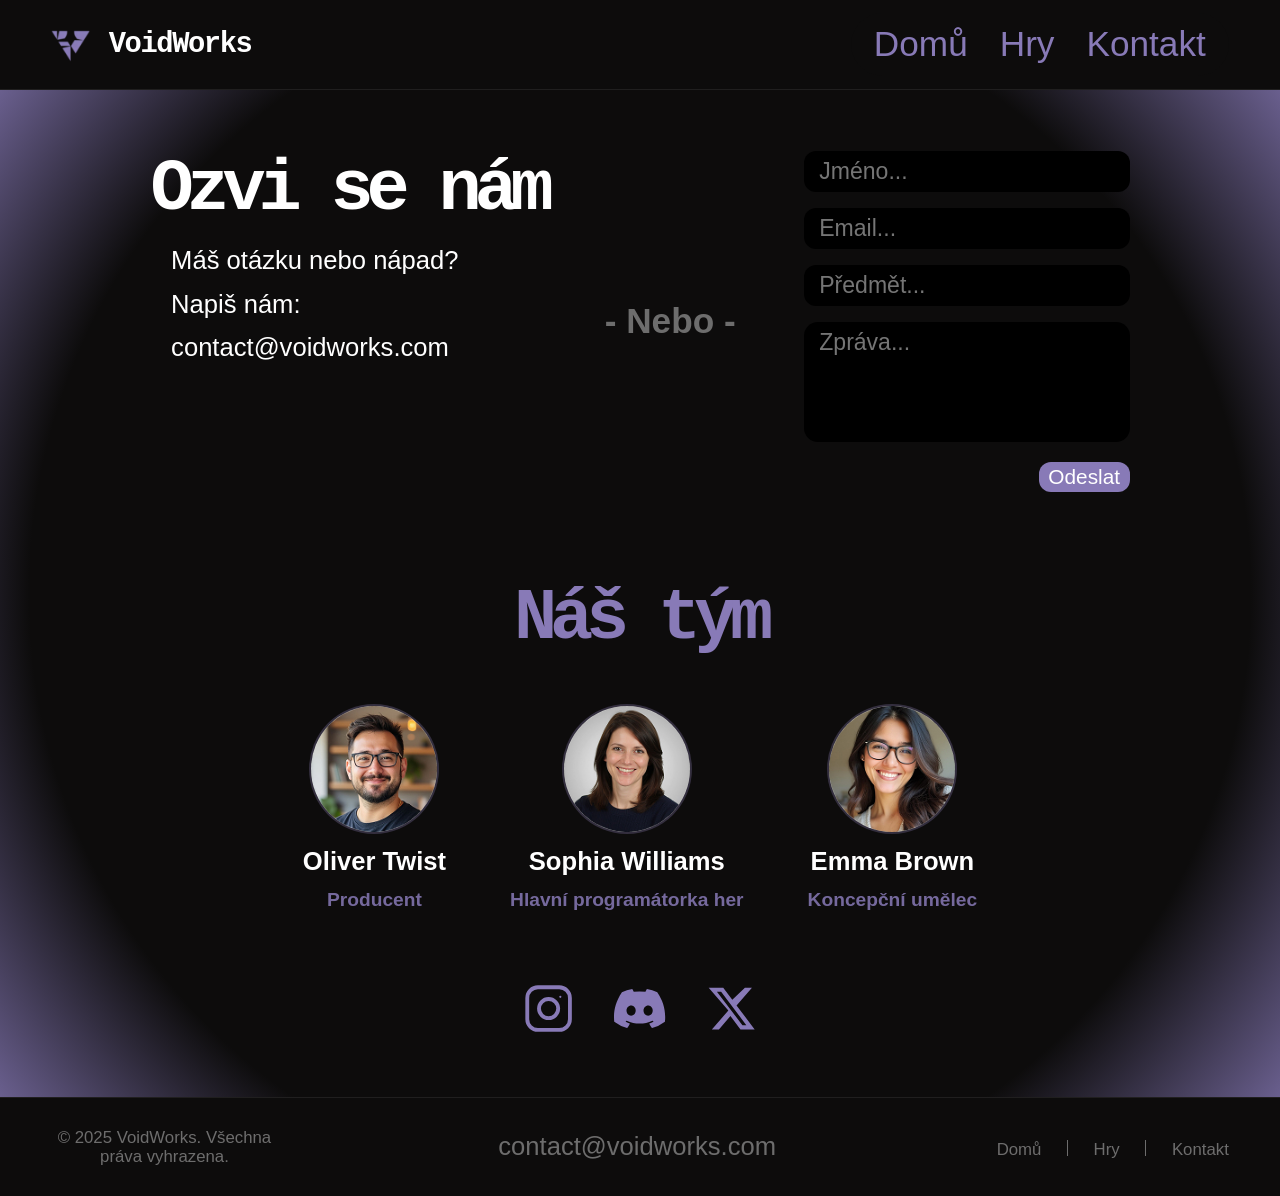
==== commit af75717a: "idk" ====
--- a/contact.html
+++ b/contact.html
@@ -1,25 +1,25 @@
 <!DOCTYPE html>
-<html lang="en">
+<html lang="cs">
 
 <head>
     <meta charset="UTF-8">
     <meta name="viewport" content="width=device-width, initial-scale=1.0">
-    <link rel="icon" type="image/svg+xml" href="src/assets/logo/VoidWorks logo.svg"/>
-    <link rel="stylesheet" href="src/style.css" />
+    <link rel="icon" type="image/svg+xml" href="src/assets/logo/VoidWorks logo.svg">
+    <link rel="stylesheet" href="src/style.css">
     <script src="src/index.js" defer></script>
-    <title>Contact</title>
+    <title>Kontakt – VoidWorks</title>
 </head>
 
 <body>
     <header class="navbar">
         <div class="brand">
             <a href="index.html">
-                <img src="src/assets/logo/VoidWorks logo.svg" alt="VoidWorks Logo" href="index.html">
-                <p class="heading">VoidWorks</p>
+                <img src="src/assets/logo/VoidWorks logo.svg" alt="VoidWorks Logo">
+                <span class="heading">VoidWorks</span>
             </a>
         </div>
 
-        <a class="menu-button" href="#">
+        <a class="menu-button" href="#site-menu" aria-label="Otevřít menu">
             <span></span>
             <span></span>
             <span></span>
@@ -104,22 +104,22 @@
 
         <section class="socials-section">
             <div class="socials-row">
-                <a href="https://www.instagram.com/the._tuma/" class="social-link">
-                    <svg viewBox="0 0 24 24" fill="none" stroke="currentColor" stroke-width="1.8" stroke-linecap="round"
-                        stroke-linejoin="round">
-                        <rect x="2" y="2" width="20" height="20" rx="5" ry="5" />
-                        <circle cx="12" cy="12" r="4.5" />
-                        <circle cx="17.5" cy="6.5" r="0.5" fill="currentColor" stroke="none" />
+                <a href="https://www.instagram.com/the._tuma/" class="social-link" aria-label="Instagram">
+                    <svg xmlns="http://www.w3.org/2000/svg" viewBox="0 0 24 24" fill="none" stroke="currentColor"
+                        stroke-width="1.8" stroke-linecap="round" stroke-linejoin="round" aria-hidden="true">
+                        <rect x="2" y="2" width="20" height="20" rx="5" ry="5"></rect>
+                        <circle cx="12" cy="12" r="4.5"></circle>
+                        <circle cx="17.5" cy="6.5" r="0.5" fill="currentColor" stroke="none"></circle>
                     </svg>
                 </a>
-                <a href="https://discord.com/users/951553543968550963" class="social-link">
-                    <svg viewBox="0 0 24 24" fill="currentColor">
+                <a href="https://discord.com/users/951553543968550963" class="social-link" aria-label="Discord">
+                    <svg xmlns="http://www.w3.org/2000/svg" viewBox="0 0 24 24" fill="currentColor" aria-hidden="true">
                         <path
                             d="M20.317 4.37a19.791 19.791 0 0 0-4.885-1.515.074.074 0 0 0-.079.037c-.21.375-.444.864-.608 1.25a18.27 18.27 0 0 0-5.487 0 12.64 12.64 0 0 0-.617-1.25.077.077 0 0 0-.079-.037A19.736 19.736 0 0 0 3.677 4.37a.07.07 0 0 0-.032.027C.533 9.046-.32 13.58.099 18.057a.082.082 0 0 0 .031.057 19.9 19.9 0 0 0 5.993 3.03.078.078 0 0 0 .084-.028c.462-.63.874-1.295 1.226-1.994a.076.076 0 0 0-.041-.106 13.107 13.107 0 0 1-1.872-.892.077.077 0 0 1-.008-.128 10.2 10.2 0 0 0 .372-.292.074.074 0 0 1 .077-.01c3.928 1.793 8.18 1.793 12.062 0a.074.074 0 0 1 .078.01c.12.098.246.198.373.292a.077.077 0 0 1-.006.127 12.299 12.299 0 0 1-1.873.892.077.077 0 0 0-.041.107c.36.698.772 1.362 1.225 1.993a.076.076 0 0 0 .084.028 19.839 19.839 0 0 0 6.002-3.03.077.077 0 0 0 .032-.054c.5-5.177-.838-9.674-3.549-13.66a.061.061 0 0 0-.031-.03zM8.02 15.33c-1.183 0-2.157-1.085-2.157-2.419 0-1.333.956-2.419 2.157-2.419 1.21 0 2.176 1.096 2.157 2.42 0 1.333-.956 2.418-2.157 2.418zm7.975 0c-1.183 0-2.157-1.085-2.157-2.419 0-1.333.955-2.419 2.157-2.419 1.21 0 2.176 1.096 2.157 2.42 0 1.333-.946 2.418-2.157 2.418z" />
                     </svg>
                 </a>
-                <a href="https://x.com/home" class="social-link">
-                    <svg xmlns="https://x.com/home" viewBox="0 0 24 24" fill="currentColor">
+                <a href="https://x.com/home" class="social-link" aria-label="X (Twitter)">
+                    <svg xmlns="http://www.w3.org/2000/svg" viewBox="0 0 24 24" fill="currentColor" aria-hidden="true">
                         <path
                             d="M18.244 2.25h3.308l-7.227 8.26 8.502 11.24H16.17l-4.714-6.231-5.401 6.231H2.744l7.737-8.835L1.254 2.25H8.08l4.253 5.622zm-1.161 17.52h1.833L7.084 4.126H5.117z" />
                     </svg>
@@ -127,6 +127,7 @@
             </div>
         </section>
     </main>
+
 
 
 
--- a/src/style.css
+++ b/src/style.css
@@ -50,11 +50,10 @@
     body {
         display: flex;
         flex-direction: column;
-        min-height: 100vh;
         background: var(--black);
         color: var(--text-color);
+        min-width: 360px;
         text-align: left;
-        min-width: 320px;
         overflow-x: hidden;
     }
 
@@ -172,7 +171,7 @@
     main {
         background: var(--bg);
         flex: 1;
-        padding: 5vh 4vw;
+        padding: 5vh 0;
         display: flex;
         flex-direction: column;
         gap: 8vh;
@@ -222,15 +221,28 @@
     .img {
         display: inline-block;
         min-width: 100px;
-        min-height: auto;
-        width: max(27vw);
-        height: max(35vw);
+        min-height: 100px;
+        width: clamp(140px, 27vw, 480px);
+        height: clamp(180px, 35vw, 640px);
         margin: 0 1vw 1vh;
         object-fit: cover;
+        object-position: top;
         border-radius: clamp(8px, 1vw, 16px);
         box-shadow: 0 2vh 5vw rgba(0, 0, 0, 0.48);
     }
 
+    .img-center {
+        object-fit: cover !important;
+        object-position: center !important;
+    }
+
+    .homepage-right {
+        display: grid;
+        grid-template-columns: repeat(3, 1fr);
+        margin-left: 4%;
+        gap: clamp(0.5rem, 1.2vh, 1.5rem);
+    }
+
     .img-blur {
         filter: blur(clamp(1.2px, 0.33vw, 4px));
     }
@@ -239,6 +251,7 @@
         display: flex;
         justify-items: center;
         gap: 8vh;
+        padding: 0 4vw;
     }
 
     .games-grid {
@@ -288,7 +301,7 @@
     .game-card__img {
         width: clamp(180px, 28vw, 360px);
         aspect-ratio: 3 / 4;
-        object-fit: contain;
+        object-fit: cover;
         background: rgba(0, 0, 0, 0.12);
         border-radius: 10px;
         display: block;
@@ -433,6 +446,33 @@
         flex-direction: column;
         gap: 1.2vh;
         align-items: center;
+    }
+
+    .hero-tags {
+        display: flex;
+        flex-wrap: wrap;
+        gap: 0.6rem;
+    }
+
+    .hero-tag {
+        font-size: clamp(1rem, 1.4vw, 1.2rem);
+        color: var(--purple);
+        border: 1px solid var(--card-border);
+        border-radius: 999px;
+        padding: 0.3em 0.9em;
+        background: var(--card-bg);
+        white-space: nowrap;
+    }
+
+    .hero-btn {
+        align-self: flex-start;
+        margin-top: 0.5rem;
+        text-decoration: none;
+        display: inline-block;
+    }
+
+    .text--secondary {
+        color: rgba(255, 255, 255, 0.65);
     }
 
     .footer {
@@ -579,6 +619,7 @@
         flex-direction: column;
         align-items: center;
         gap: 4vh;
+        padding: 0 4vw;
     }
 
     .team-grid {
@@ -639,7 +680,7 @@
     }
 
     .socials-section {
-        padding-bottom: 2vh;
+        padding: 0 4vw 2vh;
     }
 
     .socials-row {
@@ -685,7 +726,6 @@
 
     .footer {
         flex-direction: row;
-        margin-right: 2vw;
     }
 
     .nav-footer {
@@ -711,7 +751,12 @@
         gap: clamp(1rem, 3vw, 2.5rem);
         justify-content: center;
         width: 100%;
-        padding: 0;
+        padding: 0 4vw;
+        margin: 0 auto;
+    }
+
+    .centered .games-grid {
+        align-self: center;
         margin: 0 auto;
     }
 
@@ -756,7 +801,8 @@
     .games-grid {
         flex-direction: row;
         gap: 2.5rem;
-        align-items: flex-start;
+        align-items: center;
+        margin: 1em auto 1em auto;
     }
 
     .games-column--left {
@@ -823,12 +869,11 @@
         margin-left: 0;
     }
 
-    /* ── Desktop two-column homepage layout ── */
     #homepage {
         flex-direction: row;
         align-items: center;
         justify-content: center;
-        gap: 4vw;
+        gap: 3vw;
         text-align: left;
     }
 
@@ -845,29 +890,28 @@
         flex: 1 1 0;
         display: flex;
         flex-direction: column;
-        gap: 2rem;
+        gap: 1.8rem;
         min-width: 0;
-        max-width: 55%;
     }
 
     .homepage-right {
-        flex: 0 0 auto;
-        display: flex;
-        flex-direction: column;
-        gap: 1.5vh;
-        align-items: center;
-    }
-
-    .img-container {
-        flex-direction: column;
-        align-items: center;
-        gap: 1.5vh;
-    }
-
-    .img-container .img {
-        width: clamp(180px, 16vw, 260px);
-        height: clamp(220px, 20vw, 320px);
+        display: grid;
+        grid-template-columns: 1fr;
+        grid-template-rows: repeat(3, 1fr);
+        min-width: clamp(220px, 22vw, 340px);
+        align-items: stretch;
+    }
+
+    .homepage-right picture {
+        display: block;
+        line-height: 0;
+    }
+
+    .homepage-right .img {
+        width: 100%;
+        height: clamp(130px, 13vw, 200px);
         margin: 0;
+        object-fit: cover;
     }
 }
 
@@ -880,10 +924,6 @@
     .contact-right .message .btn {
         align-self: center;
         margin-left: 9em;
-    }
-
-    .games-grid {
-        width: min(94vw, 1500px);
     }
 
     .game-card {
@@ -960,4 +1000,30 @@
         justify-self: center;
         width: 100%;
     }
+
+    .homepage-right {
+        grid-template-columns: repeat(3, 1fr);
+        width: 100%;
+    }
+
+    .homepage-right picture {
+        display: block;
+        margin: 4em 0.5em 0 0.5em;
+        line-height: 0;
+    }
+
+    .homepage-right .img {
+        width: 100%;
+        height: clamp(120px, 28vw, 180px);
+        object-fit: cover;
+        margin: 0;
+    }
+
+    .hero-btn {
+        align-self: center;
+    }
+
+    .hero-tags {
+        justify-content: center;
+    }
 }
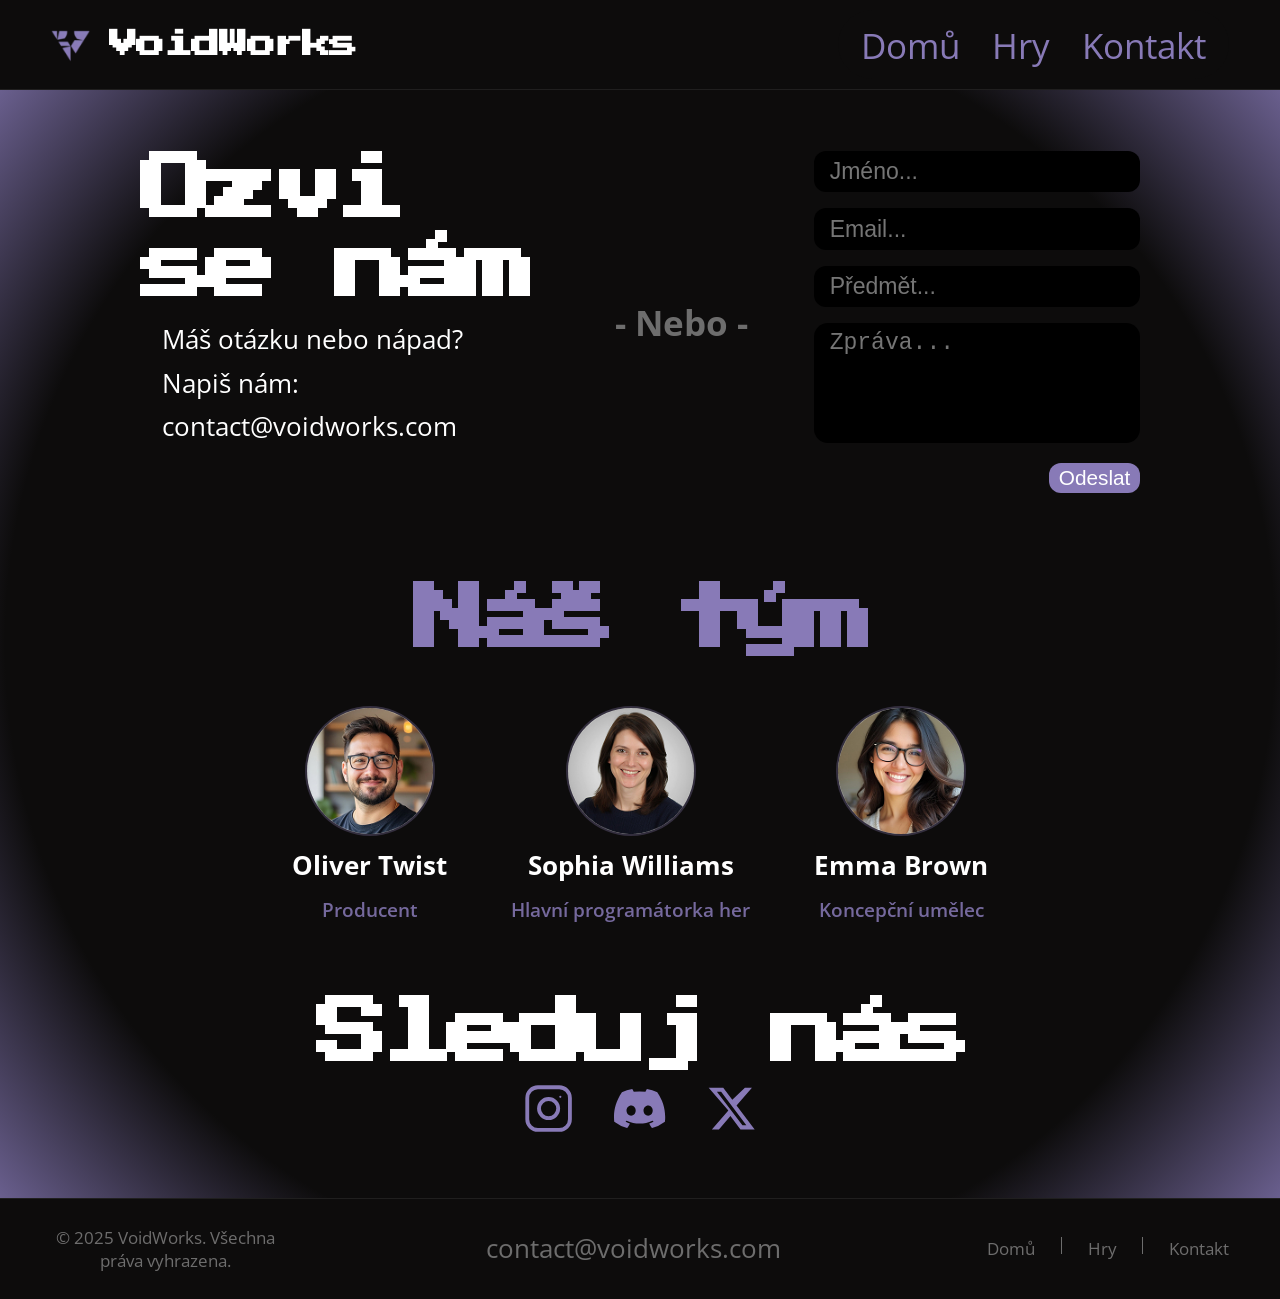
==== commit 5055e856: "status: Gonna play Brawlhalla and maybe smash my keyboard" ====
--- a/contact.html
+++ b/contact.html
@@ -4,9 +4,9 @@
 <head>
     <meta charset="UTF-8">
     <meta name="viewport" content="width=device-width, initial-scale=1.0">
-    <link rel="icon" type="image/svg+xml" href="src/assets/logo/VoidWorks logo.svg">
-    <link rel="stylesheet" href="src/style.css">
-    <script src="src/index.js" defer></script>
+    <link rel="icon" type="image/svg+xml" href="src/assets/logo/VoidWorks.svg">
+    <link rel="stylesheet" href="src/styles/style.css">
+    <script src="src/scripts/index.js" defer></script>
     <title>Kontakt – VoidWorks</title>
 </head>
 
@@ -14,12 +14,12 @@
     <header class="navbar">
         <div class="brand">
             <a href="index.html">
-                <img src="src/assets/logo/VoidWorks logo.svg" alt="VoidWorks Logo">
+                <img src="src/assets/logo/VoidWorks.svg" alt="VoidWorks Logo">
                 <span class="heading">VoidWorks</span>
             </a>
         </div>
 
-        <a class="menu-button" href="#site-menu" aria-label="Otevřít menu">
+        <a class="menu-button" href="#site-menu">
             <span></span>
             <span></span>
             <span></span>
@@ -36,7 +36,7 @@
         <section class="contact-row">
             <div class="contact-left">
                 <div>
-                    <p class="heading heading--left">Ozvi se nám</p>
+                    <h1 class="heading heading--left">Ozvi se nám</h1>
                     <p class="text text--contact">Máš otázku nebo nápad?</p>
                     <p class="text text--contact">Napiš nám: <a href="mailto:jakub.tuma@gambaaa.fun"
                             class="text text--email-white">contact@voidworks.com</a></p>
@@ -103,23 +103,24 @@
         </section>
 
         <section class="socials-section">
+            <h2 class="heading heading--small">Sleduj nás</h2>
             <div class="socials-row">
-                <a href="https://www.instagram.com/the._tuma/" class="social-link" aria-label="Instagram">
+                <a href="https://www.instagram.com/the._tuma/" class="social-link">
                     <svg xmlns="http://www.w3.org/2000/svg" viewBox="0 0 24 24" fill="none" stroke="currentColor"
-                        stroke-width="1.8" stroke-linecap="round" stroke-linejoin="round" aria-hidden="true">
+                        stroke-width="1.8" stroke-linecap="round" stroke-linejoin="round">
                         <rect x="2" y="2" width="20" height="20" rx="5" ry="5"></rect>
                         <circle cx="12" cy="12" r="4.5"></circle>
                         <circle cx="17.5" cy="6.5" r="0.5" fill="currentColor" stroke="none"></circle>
                     </svg>
                 </a>
-                <a href="https://discord.com/users/951553543968550963" class="social-link" aria-label="Discord">
-                    <svg xmlns="http://www.w3.org/2000/svg" viewBox="0 0 24 24" fill="currentColor" aria-hidden="true">
+                <a href="https://discord.com/users/951553543968550963" class="social-link">
+                    <svg xmlns="http://www.w3.org/2000/svg" viewBox="0 0 24 24" fill="currentColor">
                         <path
                             d="M20.317 4.37a19.791 19.791 0 0 0-4.885-1.515.074.074 0 0 0-.079.037c-.21.375-.444.864-.608 1.25a18.27 18.27 0 0 0-5.487 0 12.64 12.64 0 0 0-.617-1.25.077.077 0 0 0-.079-.037A19.736 19.736 0 0 0 3.677 4.37a.07.07 0 0 0-.032.027C.533 9.046-.32 13.58.099 18.057a.082.082 0 0 0 .031.057 19.9 19.9 0 0 0 5.993 3.03.078.078 0 0 0 .084-.028c.462-.63.874-1.295 1.226-1.994a.076.076 0 0 0-.041-.106 13.107 13.107 0 0 1-1.872-.892.077.077 0 0 1-.008-.128 10.2 10.2 0 0 0 .372-.292.074.074 0 0 1 .077-.01c3.928 1.793 8.18 1.793 12.062 0a.074.074 0 0 1 .078.01c.12.098.246.198.373.292a.077.077 0 0 1-.006.127 12.299 12.299 0 0 1-1.873.892.077.077 0 0 0-.041.107c.36.698.772 1.362 1.225 1.993a.076.076 0 0 0 .084.028 19.839 19.839 0 0 0 6.002-3.03.077.077 0 0 0 .032-.054c.5-5.177-.838-9.674-3.549-13.66a.061.061 0 0 0-.031-.03zM8.02 15.33c-1.183 0-2.157-1.085-2.157-2.419 0-1.333.956-2.419 2.157-2.419 1.21 0 2.176 1.096 2.157 2.42 0 1.333-.956 2.418-2.157 2.418zm7.975 0c-1.183 0-2.157-1.085-2.157-2.419 0-1.333.955-2.419 2.157-2.419 1.21 0 2.176 1.096 2.157 2.42 0 1.333-.946 2.418-2.157 2.418z" />
                     </svg>
                 </a>
-                <a href="https://x.com/home" class="social-link" aria-label="X (Twitter)">
-                    <svg xmlns="http://www.w3.org/2000/svg" viewBox="0 0 24 24" fill="currentColor" aria-hidden="true">
+                <a href="https://x.com/home" class="social-link">
+                    <svg xmlns="http://www.w3.org/2000/svg" viewBox="0 0 24 24" fill="currentColor">
                         <path
                             d="M18.244 2.25h3.308l-7.227 8.26 8.502 11.24H16.17l-4.714-6.231-5.401 6.231H2.744l7.737-8.835L1.254 2.25H8.08l4.253 5.622zm-1.161 17.52h1.833L7.084 4.126H5.117z" />
                     </svg>
--- a/src/styles/style.css
+++ b/src/styles/style.css
@@ -0,0 +1,1019 @@
+@import url(./styles/normalize.css) layer(reset);
+@import url('https://fonts.googleapis.com/css2?family=Open+Sans:ital,wght@0,300..800;1,300..800&display=swap') layer(init);
+@import url('https://fonts.googleapis.com/css2?family=Press+Start+2P&display=swap') layer(init);
+@import url('https://fonts.googleapis.com/css2?family=Monoton&family=Press+Start+2P&display=swap') layer(init);
+
+@layer reset, init, design, media;
+
+
+
+@layer init {
+    :root {
+        --black: #0D0C0C;
+        --bg: radial-gradient(circle, #0D0C0C 75%, hsla(253.4deg, 19.8%, 46.5%, 1) 100%);
+        --purple: #887AB7;
+        --text-color: #FFFFFF;
+        --footer: rgba(255, 255, 255, 0.4);
+        --input: rgba(255, 255, 255, 0.6);
+        --hover: #A496D5;
+        --card-bg: rgba(255, 255, 255, 0.04);
+        --card-border: rgba(136, 122, 183, 0.25);
+        --border-hd-ft: rgba(255, 255, 255, 0.08);
+        --click: #4B4465;
+        --font-heading: 'Press Start 2P', 'VT323', monospace;
+        --font-tag: 'Monoton', 'Press Start 2P', monospace;
+    }
+}
+
+@layer design {
+    * {
+        box-sizing: border-box;
+        margin: 0;
+        padding: 0;
+    }
+
+    .sr-only {
+        position: absolute !important;
+        width: 1px;
+        height: 1px;
+        padding: 0;
+        overflow: hidden;
+        clip: rect(0, 0, 0, 0);
+        white-space: nowrap;
+        border: 0;
+    }
+
+    html {
+        scroll-behavior: smooth;
+        font-family: "Open Sans", sans-serif;
+    }
+
+    body {
+        display: flex;
+        flex-direction: column;
+        background: var(--black);
+        color: var(--text-color);
+        min-width: 360px;
+        text-align: left;
+        overflow-x: hidden;
+    }
+
+    .navbar {
+        width: 100%;
+        min-height: 10svh;
+        padding: 0 4vw;
+        display: flex;
+        align-items: center;
+        justify-content: space-between;
+        text-align: center;
+        z-index: 100;
+        border-bottom: 1px solid var(--border-hd-ft);
+    }
+
+    .brand a {
+        text-decoration: none;
+        display: flex;
+        align-items: center;
+        gap: 1.5vw;
+    }
+
+    .brand img {
+        height: clamp(1.8rem, 5vw, 2.4rem);
+        width: auto;
+        object-fit: contain;
+    }
+
+    .brand .heading {
+        font-size: clamp(1.3rem, 3vw, 1.8rem);
+        margin: 0;
+        letter-spacing: -0.05em;
+    }
+
+    .menu-button {
+        width: clamp(48px, 6vw, 64px);
+        height: clamp(48px, 6vw, 64px);
+        position: relative;
+        display: flex;
+        align-items: center;
+        justify-content: center;
+        cursor: pointer;
+        flex-shrink: 0;
+        z-index: 3;
+    }
+
+    .menu-button span {
+        position: absolute;
+        display: block;
+        top: 50%;
+        left: 50%;
+        width: clamp(32px, 5vw, 44px);
+        height: clamp(5px, 0.5vw, 7px);
+        border-radius: 999px;
+        background: var(--purple);
+        transition: transform 180ms ease-in-out, opacity 180ms ease-in-out, width 180ms ease-in-out;
+    }
+
+    .menu-button span:nth-child(1) {
+        transform: translate(-50%, -50%) translateY(clamp(-0.8rem, -1.2vw, -0.5rem));
+    }
+
+    .menu-button span:nth-child(2) {
+        transform: translate(-50%, -50%);
+    }
+
+    .menu-button span:nth-child(3) {
+        transform: translate(-50%, -50%) translateY(clamp(0.5rem, 1.2vw, 0.8rem));
+    }
+
+    body.menu-open .menu-button span:nth-child(1) {
+        transform: translate(-50%, -50%) rotate(45deg);
+    }
+
+    body.menu-open .menu-button span:nth-child(2) {
+        opacity: 0;
+        width: 0;
+    }
+
+    body.menu-open .menu-button span:nth-child(3) {
+        transform: translate(-50%, -50%) rotate(-45deg);
+    }
+
+    .menu-panel {
+        position: absolute;
+        top: 10svh;
+        left: 0;
+        width: 100%;
+        padding: 2vh 0 3vh 6vw;
+        display: none;
+        flex-direction: column;
+        gap: 1vh;
+        z-index: 2;
+        background-color: var(--black);
+    }
+
+    .menu-panel a {
+        color: var(--purple);
+        text-decoration: none;
+        font-size: clamp(1.6rem, 3.5vw, 2.2rem);
+        padding: 1.5vh 0;
+        transition: color 180ms ease;
+    }
+
+    .menu-panel a:hover,
+    .menu-panel a:focus-visible {
+        color: var(--hover);
+        outline: none;
+    }
+
+    body.menu-open .menu-panel {
+        display: flex;
+    }
+
+    main {
+        background: var(--bg);
+        flex: 1;
+        padding: 5vh 0;
+        display: flex;
+        flex-direction: column;
+        gap: 8vh;
+    }
+
+    .heading {
+        text-align: center;
+        margin: 0 auto;
+        font-size: clamp(2.8rem, 6vw, 4.5rem);
+        line-height: 1.1;
+        font-weight: 700;
+        color: var(--text-color);
+        font-family: var(--font-heading);
+        letter-spacing: -0.1em;
+        margin-bottom: 1vh;
+    }
+
+    .heading--purple {
+        color: var(--purple);
+    }
+
+    .text {
+        max-width: 65ch;
+        width: 90%;
+        margin: 0 auto;
+        color: var(--text-color);
+        text-align: left;
+        font-size: clamp(1.4rem, 2vw, 1.8rem);
+        line-height: 1.7;
+        text-decoration: none;
+        align-self: center;
+    }
+
+    .text--email-white {
+        transition: color 180ms ease-in-out;
+    }
+
+    .text--email-white:hover {
+        color: var(--hover);
+        text-decoration: underline;
+    }
+
+    .img-container {
+        display: flex;
+        text-align: center;
+        overflow: hidden;
+    }
+
+    .img {
+        display: inline-block;
+        min-width: 100px;
+        min-height: 100px;
+        width: clamp(140px, 27vw, 480px);
+        height: clamp(180px, 35vw, 640px);
+        margin: 0 1vw 1vh;
+        object-fit: cover;
+        object-position: top;
+        border-radius: clamp(8px, 1vw, 16px);
+        box-shadow: 0 2vh 5vw rgba(0, 0, 0, 0.48);
+    }
+
+    .img-center {
+        object-fit: cover !important;
+        object-position: center !important;
+    }
+
+    .homepage-right {
+        display: grid;
+        grid-template-columns: repeat(3, 1fr);
+        margin-left: 4%;
+        gap: clamp(0.5rem, 1.2vh, 1.5rem);
+    }
+
+    .img-blur {
+        filter: blur(clamp(1.2px, 0.33vw, 4px));
+    }
+
+    .game-container {
+        display: flex;
+        justify-content: center;
+        gap: 8vh;
+        padding: 0 4vw;
+    }
+
+    .games-grid {
+        display: flex;
+        flex-direction: column;
+        gap: 2vh;
+        width: min(94vw, 1500px);
+        height: auto;
+        margin: 3vh auto 0;
+        text-align: left;
+    }
+
+    .games-column {
+        display: flex;
+        flex-direction: column;
+        gap: 2vh;
+        min-width: 0;
+        flex: 1 1 0;
+    }
+
+    .games-column--left {
+        order: 1;
+    }
+
+    .games-column--right {
+        order: 2;
+    }
+
+    .game-card {
+        background: var(--card-bg);
+        border: 1px solid var(--card-border);
+        border-radius: clamp(8px, 1.2vw, 14px);
+        padding: 2.2vh 2.2vw;
+        transition: border-color 200ms ease, background 200ms ease;
+        display: flex;
+        flex-direction: column;
+        align-items: center;
+        text-align: center;
+        gap: 1.2rem;
+    }
+
+    .game-card:hover {
+        background: rgba(255, 255, 255, 0.06);
+        border-color: rgba(136, 122, 183, 0.5);
+    }
+
+
+    .game-card__tag {
+        color: var(--purple);
+        opacity: 0.7;
+        font-family: var(--font-tag);
+    }
+
+    .game-card__title {
+        font-size: clamp(1.8rem, 2.5vw, 2.4rem);
+        font-weight: 700;
+        color: var(--text-color);
+        margin-bottom: 0.6vh;
+    }
+
+    .game-card__text {
+        font-size: clamp(1.3rem, 1.8vw, 1.6rem);
+        line-height: 1.6;
+        color: rgba(255, 255, 255, 0.7);
+    }
+
+    .game-card__content {
+        display: flex;
+        flex-direction: column;
+        gap: 0.65rem;
+        min-width: 0;
+    }
+
+    .game-card__media {
+        display: flex;
+        flex-direction: column;
+        gap: 0.6vh;
+        align-items: center;
+        margin-bottom: 1vh;
+    }
+
+    .swiper {
+        width: 100%;
+        padding: 2vh 0;
+    }
+
+    .swiper-slide {
+        display: flex;
+        justify-content: center;
+        align-items: flex-start;
+    }
+
+    .swiper-button-prev,
+    .swiper-button-next {
+        color: var(--purple);
+        width: 44px;
+        height: 44px;
+        border-radius: 50%;
+        background: rgba(0, 0, 0, 0.35);
+        display: flex;
+        align-items: center;
+        justify-content: center;
+        box-shadow: 0 4px 12px rgba(0, 0, 0, 0.4);
+    }
+
+    .swiper-pagination-bullet {
+        background: var(--purple);
+        opacity: 0.9;
+    }
+
+    .card-swiper {
+        width: 100%;
+        max-width: 320px;
+        overflow: hidden;
+        flex: 0 0 auto;
+        position: relative;
+    }
+
+    .card-swiper picture,
+    .card-swiper img {
+        display: block;
+        width: 100%;
+    }
+
+    .card-swiper .swiper-wrapper {
+        display: flex;
+        align-items: center;
+        justify-content: flex-start;
+    }
+
+    .card-pagination {
+        margin-top: 0.6vh;
+    }
+
+    .card-nav {
+        position: absolute;
+        top: 50%;
+        transform: translateY(-50%);
+        width: 36px;
+        height: 36px;
+        border-radius: 50%;
+        background: rgba(0, 0, 0, 0.45);
+        color: var(--purple);
+        border: none;
+        display: flex;
+        align-items: center;
+        justify-content: center;
+        cursor: pointer;
+    }
+
+    .card-nav:hover {
+        background: rgba(0, 0, 0, 0.62);
+    }
+
+    .card-nav::before {
+        font-size: 1.5rem;
+        line-height: 1;
+        transform: translateY(-1px);
+    }
+
+    .card-prev {
+        left: 8px;
+    }
+
+    .card-next {
+        right: 8px;
+    }
+
+
+    .game-card__img {
+        width: 100%;
+        aspect-ratio: 2 / 3;
+        object-fit: cover;
+        border-radius: 10px;
+        display: block;
+        box-shadow: 0 1.2vh 3vw rgba(0, 0, 0, 0.45);
+    }
+
+    .column {
+        display: flex;
+        flex-direction: column;
+        gap: 1.2vh;
+        align-items: center;
+    }
+
+    .hero-tags {
+        display: flex;
+        flex-wrap: wrap;
+        gap: 0.6rem;
+    }
+
+    .hero-tag {
+        font-size: clamp(1rem, 1.4vw, 1.2rem);
+        color: var(--purple);
+        border: 1px solid var(--card-border);
+        border-radius: 999px;
+        padding: 0.3em 0.9em;
+        background: var(--card-bg);
+        white-space: nowrap;
+    }
+
+    .hero-btn {
+        align-self: flex-start;
+        margin-top: 0.5rem;
+        text-decoration: none;
+        display: inline-block;
+    }
+
+    .text--secondary {
+        color: rgba(255, 255, 255, 0.65);
+    }
+
+    .footer {
+        border-top: 1px solid var(--border-hd-ft);
+        padding: 3vh 4vw;
+        display: flex;
+        flex-direction: column;
+        align-items: center;
+        gap: 1.5vh;
+        color: var(--footer);
+        font-size: clamp(1.05rem, 1.3vw, 1.2rem);
+        text-align: center;
+    }
+
+    .footer .text {
+        text-align: center;
+    }
+
+    .text--email {
+        text-decoration: none;
+        color: var(--footer);
+        transition: color 180ms ease-in-out;
+    }
+
+    .text--email:hover {
+        color: var(--hover);
+        text-decoration: underline;
+    }
+
+    .nav-footer {
+        display: flex;
+        gap: 4vw;
+        flex-wrap: wrap;
+        justify-content: center;
+    }
+
+    .nav-footer a {
+        color: var(--footer);
+        text-decoration: none;
+        transition: color 180ms ease;
+    }
+
+    .nav-footer a:hover {
+        color: var(--input);
+    }
+
+    .opacity-40 {
+        font-size: clamp(2rem, 3vw, 2.2rem);
+        color: rgba(255, 255, 255, 0.4);
+        justify-self: center;
+        text-align: left;
+        margin: 0 auto;
+        margin-right: 1.5vw;
+        width: 140px;
+    }
+
+    .message {
+        display: flex;
+        flex-direction: column;
+        align-items: flex-start;
+        gap: 0.8vh;
+        max-width: none;
+        margin: 0;
+    }
+
+    .message--fields {
+        display: flex;
+        flex-direction: column;
+        gap: 1rem;
+        align-items: stretch;
+    }
+
+    .text--field {
+        background: #000000;
+        padding: 0.8vh 1.2vw;
+        border-radius: 12px;
+        border: none;
+        color: var(--text-color);
+        font-size: clamp(1.3rem, 1.8vw, 1.6rem);
+    }
+
+    .text--field:focus {
+        outline: 2px solid rgba(136, 122, 183, 0.25);
+    }
+
+    .text--field--big {
+        min-height: 120px;
+        width: 100%;
+        box-sizing: border-box;
+        border-radius: 14px;
+        resize: none;
+    }
+
+    .btn {
+        background: var(--purple);
+        color: var(--text-color);
+        border: none;
+        padding: 0.8vh 1.2vw;
+        border-radius: 12px;
+        font-size: 1.3em;
+        cursor: pointer;
+        transition: background 180ms ease;
+        align-self: flex-end;
+        margin-top: 0.6rem;
+    }
+
+    .btn:hover {
+        background: var(--hover);
+    }
+
+    .btn:active {
+        background: var(--click);
+    }
+
+    .contact-row {
+        display: flex;
+        gap: 2.5rem;
+        align-items: flex-start;
+        justify-content: center;
+        max-width: 1000px;
+        margin: 0 auto;
+        padding: 1rem 0;
+    }
+
+    .contact-left {
+        flex: 2 1 0;
+    }
+
+    .contact-right {
+        flex: 1 1 0;
+    }
+
+    .contact-middle {
+        display: flex;
+        align-items: center;
+        justify-content: center;
+        flex: 0 0 140px;
+        align-self: center;
+    }
+
+    .team-section {
+        display: flex;
+        flex-direction: column;
+        align-items: center;
+        gap: 4vh;
+        padding: 0 4vw;
+    }
+
+    .team-grid {
+        display: flex;
+        flex-wrap: wrap;
+        gap: 3rem;
+        justify-content: center;
+        align-items: flex-start;
+    }
+
+    .team-card {
+        display: flex;
+        flex-direction: column;
+        align-items: center;
+        gap: 0.8rem;
+    }
+
+    .team-avatar {
+        width: clamp(90px, 14vw, 130px);
+        height: clamp(90px, 14vw, 130px);
+        border-radius: 50%;
+        overflow: hidden;
+        border: 2px solid var(--card-border);
+        background: var(--card-bg);
+        flex-shrink: 0;
+    }
+
+    .team-avatar img {
+        width: 100%;
+        height: 100%;
+        object-fit: cover;
+        display: block;
+    }
+
+    .team-avatar__fallback {
+        width: 100%;
+        height: 100%;
+        display: flex;
+        align-items: center;
+        justify-content: center;
+        font-size: clamp(1.4rem, 3vw, 2rem);
+        font-weight: 700;
+        color: var(--purple);
+        background: var(--card-bg);
+    }
+
+    .team-name {
+        font-size: clamp(1.4rem, 2vw, 1.8rem);
+        font-weight: 700;
+        color: var(--text-color);
+    }
+
+    .team-role {
+        font-size: clamp(1.1rem, 1.5vw, 1.3rem);
+        color: var(--purple);
+        opacity: 0.85;
+        font-weight: 600;
+    }
+
+    .socials-section {
+        padding: 0 4vw 2vh;
+    }
+
+    .socials-row {
+        display: flex;
+        gap: 2.5rem;
+        justify-content: center;
+        align-items: center;
+    }
+
+    .social-link {
+        color: var(--purple);
+        width: clamp(50px, 4vw, 60px);
+        height: clamp(50px, 4vw, 60px);
+        display: flex;
+        align-items: center;
+        justify-content: center;
+        transition: color 180ms ease, transform 180ms ease;
+    }
+
+    .social-link svg {
+        width: 100%;
+        height: 100%;
+    }
+
+    .skip-link:focus {
+        top: 1rem;
+        transform: translateY(0);
+        outline: 3px solid rgba(136, 122, 183, 0.2);
+    }
+
+    .text--contact {
+        justify-self: center;
+    }
+}
+
+@media (min-width: 1024px) {
+    .game-container .game-card {
+        flex-direction: row;
+        text-align: left;
+        gap: 2.5rem;
+        min-height: 525px;
+    }
+
+    .footer {
+        flex-direction: row;
+    }
+
+    .nav-footer {
+        flex-wrap: nowrap;
+        gap: 2vw;
+    }
+
+    .nav-footer span {
+        background: var(--footer);
+        display: block;
+        width: 1px;
+        height: 1em;
+    }
+
+    .heading--left {
+        text-align: left;
+    }
+
+    .centered {
+        display: flex;
+        flex-direction: column;
+        align-items: center;
+        gap: clamp(1rem, 3vw, 2.5rem);
+        justify-content: center;
+        width: 100%;
+        padding: 0 4vw;
+        margin: 0 auto;
+    }
+
+    .centered .games-grid {
+        align-self: center;
+        margin: 0 auto;
+    }
+
+    .centered .heading {
+        width: min(100%, 140ch);
+        max-width: 140ch;
+        text-align: center;
+        white-space: normal;
+        overflow-wrap: normal;
+        word-break: keep-all;
+    }
+
+    .centered .text {
+        width: min(95%, 80ch);
+        text-align: left;
+        margin: 0 auto;
+        padding: 0;
+    }
+
+    .menu-button {
+        display: none;
+    }
+
+    .menu-panel {
+        position: static;
+        display: flex;
+        flex-direction: row;
+        width: auto;
+        gap: 2.5vw;
+        background: transparent;
+        border: none;
+        background-color: var(--black);
+        border-radius: 10vw;
+        padding: 1.2vh 1.8vw;
+    }
+
+    .menu-panel a {
+        padding: 0;
+    }
+
+    .games-grid {
+        flex-direction: row;
+        gap: 2.5rem;
+        align-items: center;
+        margin: 1em auto 1em auto;
+    }
+
+    .games-column--left {
+        order: 1;
+    }
+
+    .games-column--right {
+        order: 2;
+    }
+
+    .game-card {
+        flex-direction: column;
+        align-items: center;
+        text-align: center;
+        gap: 1.8rem;
+        padding: 2.2vh 2vw;
+    }
+
+    .game-card--row {
+        flex-direction: row;
+        align-items: flex-start;
+        text-align: left;
+    }
+
+    .card-swiper {
+        flex: 0 0 clamp(190px, 18vw, 290px);
+        width: clamp(190px, 18vw, 290px);
+        max-width: none;
+    }
+
+    .game-card__content {
+        flex: 1 1 0;
+        align-items: flex-start;
+    }
+
+    .game-card__title {
+        margin-bottom: 0;
+    }
+
+    .message--fields {
+        align-items: flex-start;
+        gap: 1rem;
+        width: 100%;
+    }
+
+    .message--fields .text--field--big {
+        flex: 3 1 0;
+    }
+
+    .message .btn {
+        order: 1;
+        align-self: flex-end;
+        margin-top: 0.8rem;
+        padding: 0.2rem 0.6rem;
+    }
+
+    .contact-right .message {
+        max-width: 900px;
+        margin: 0;
+    }
+
+    .team-grid {
+        gap: 4rem;
+        margin-left: 0;
+    }
+
+    #homepage {
+        flex-direction: row;
+        align-items: center;
+        justify-content: center;
+        gap: 3vw;
+        text-align: left;
+    }
+
+    #homepage .heading,
+    #homepage .text {
+        text-align: left;
+        margin: 0;
+        width: 100%;
+        max-width: none;
+        padding: 0;
+    }
+
+    .homepage-left {
+        flex: 1 1 0;
+        display: flex;
+        flex-direction: column;
+        gap: 1.8rem;
+        min-width: 0;
+    }
+
+    .homepage-right {
+        display: grid;
+        grid-template-columns: 1fr;
+        grid-template-rows: repeat(3, 1fr);
+        min-width: clamp(220px, 22vw, 340px);
+        align-items: stretch;
+    }
+
+    .homepage-right picture {
+        display: block;
+        line-height: 0;
+    }
+
+    .homepage-right .img {
+        width: 100%;
+        height: clamp(130px, 13vw, 200px);
+        margin: 0;
+        object-fit: cover;
+    }
+}
+
+@media (max-width: 720px) {
+    .text {
+        text-align: center;
+        align-self: center;
+    }
+
+    .contact-right .message .btn {
+        align-self: center;
+        margin-left: 9em;
+    }
+
+    .game-card {
+        padding: 1.8vh 1.2rem;
+    }
+
+    .card-nav {
+        width: 32px;
+        height: 32px;
+    }
+
+    .card-nav::before {
+        font-size: 1.35rem;
+    }
+
+    .contact-row {
+        flex-direction: column;
+        gap: 1.2rem;
+        padding: 0;
+    }
+
+    .message {
+        align-items: center !important;
+    }
+
+    .message--fields {
+        flex-direction: column;
+        order: 0;
+    }
+
+    .message--fields .text--field,
+    .message--fields .text--field--big {
+        display: block;
+        width: 100% !important;
+        max-width: none !important;
+        box-sizing: border-box;
+    }
+
+    .message .btn {
+        order: 1;
+        display: block;
+        width: auto;
+        margin-top: 0.8rem;
+        margin-left: 0;
+        margin-right: 0;
+        align-self: flex-end;
+    }
+
+    .contact-middle {
+        flex: none;
+        width: auto;
+        order: 2;
+        margin: 0 auto;
+    }
+
+    .contact-left {
+        order: 1;
+    }
+
+    .contact-right {
+        align-items: center;
+        align-self: center;
+        width: 100%;
+        order: 3;
+    }
+
+    .contact-right .message {
+        margin: 0 auto;
+        width: min(95%, 28em);
+    }
+
+    .opacity-40 {
+        margin: 0 auto;
+        justify-self: center;
+        width: 100%;
+    }
+
+    .homepage-right {
+        grid-template-columns: repeat(3, 1fr);
+        width: 100%;
+    }
+
+    .homepage-right picture {
+        display: block;
+        margin: 4em 0.5em 0 0.5em;
+        line-height: 0;
+    }
+
+    .homepage-right .img {
+        width: 100%;
+        height: clamp(120px, 28vw, 180px);
+        object-fit: cover;
+        margin: 0;
+    }
+
+    .hero-btn {
+        align-self: center;
+    }
+
+    .hero-tags {
+        justify-content: center;
+    }
+}
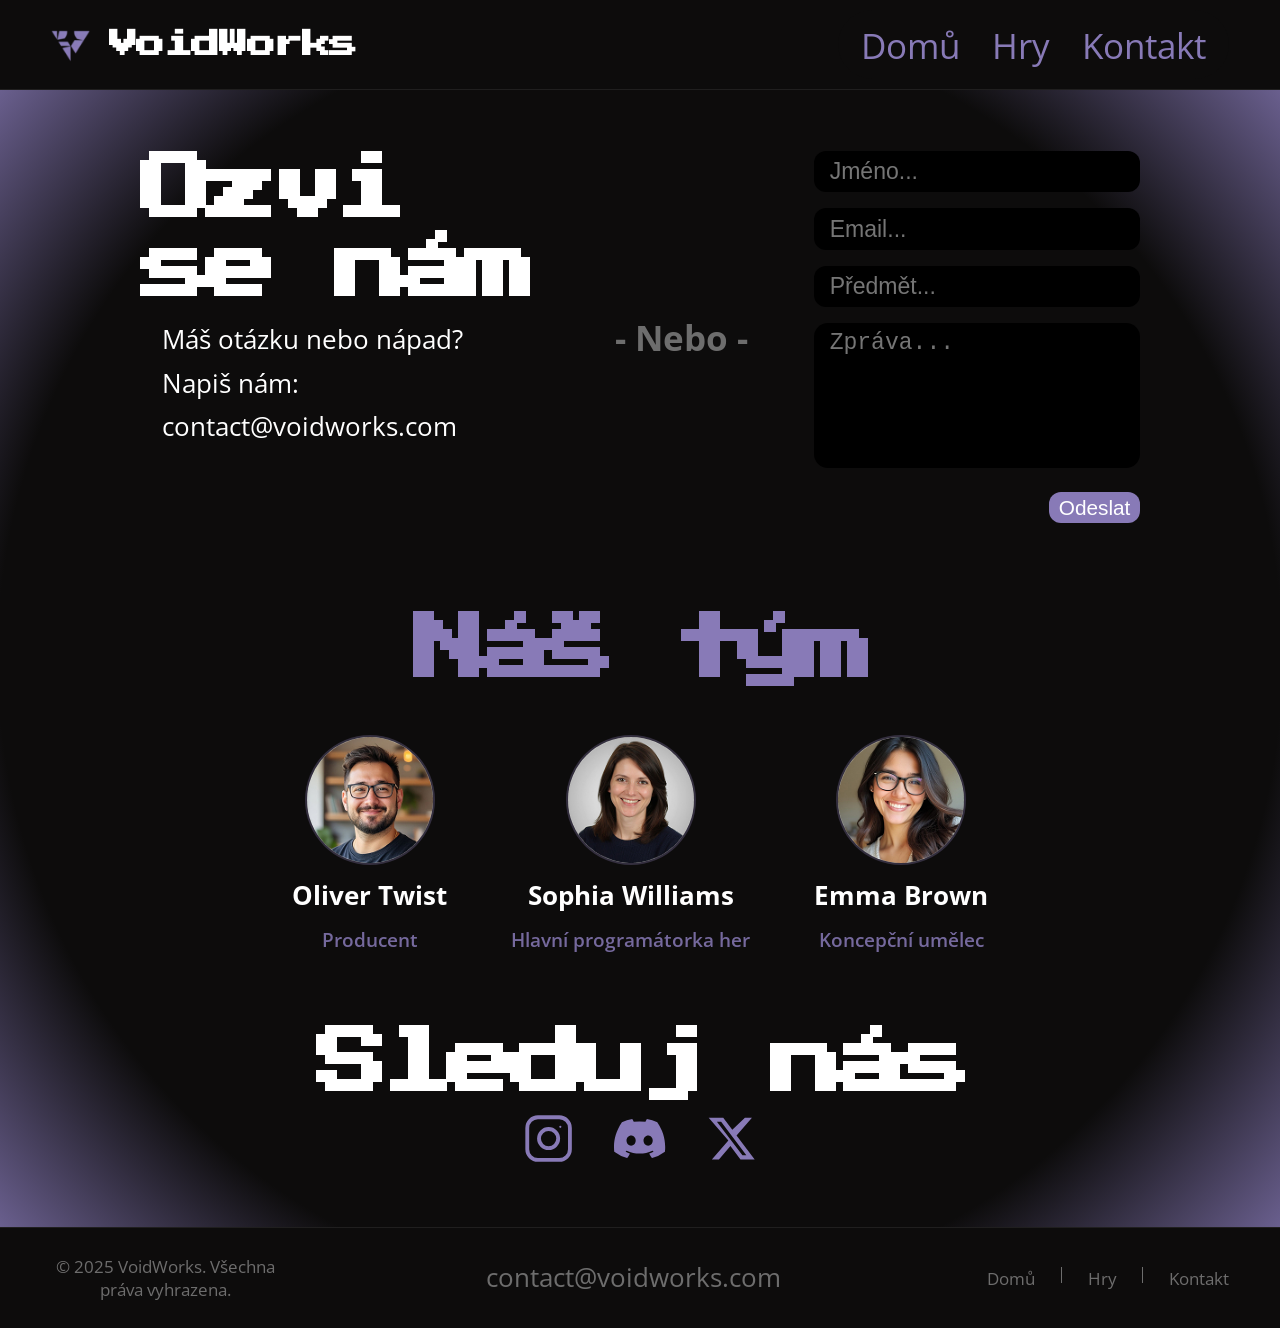
==== commit 7bfb833a: "fdgjni" ====
--- a/contact.html
+++ b/contact.html
@@ -50,19 +50,21 @@
             <div class="contact-right">
                 <form class="message" id="contact-form" action="#">
                     <div class="message--fields">
-                        <label for="name" class="sr-only">Jméno</label>
-                        <input type="text" class="text--field" id="name" name="name" placeholder="Jméno..." required>
+                        <label for="name"><input type="text" class="text--field" id="name" name="name"
+                                placeholder="Jméno..." required></label>
 
-                        <label for="email" class="sr-only">Email</label>
-                        <input type="email" class="text--field" id="email" name="email" placeholder="Email..." required>
 
-                        <label for="subject" class="sr-only">Předmět</label>
-                        <input type="text" class="text--field" id="subject" name="subject" placeholder="Předmět..."
-                            required>
+                        <label for="email"><input type="email" class="text--field" id="email" name="email"
+                                placeholder="Email..." required></label>
 
-                        <label for="message" class="sr-only">Zpráva</label>
-                        <textarea class="text--field text--field--big" id="message" name="message"
-                            placeholder="Zpráva..." rows="5" required></textarea>
+
+                        <label for="subject"><input type="text" class="text--field" id="subject" name="subject"
+                                placeholder="Předmět..." required></label>
+
+
+                        <label for="message"><textarea class="text--field text--field--big" id="message" name="message"
+                                placeholder="Zpráva..." rows="5" required></textarea></label>
+
                     </div>
                     <button type="submit" class="btn">Odeslat</button>
                 </form>
--- a/src/styles/style.css
+++ b/src/styles/style.css
@@ -32,17 +32,6 @@
         padding: 0;
     }
 
-    .sr-only {
-        position: absolute !important;
-        width: 1px;
-        height: 1px;
-        padding: 0;
-        overflow: hidden;
-        clip: rect(0, 0, 0, 0);
-        white-space: nowrap;
-        border: 0;
-    }
-
     html {
         scroll-behavior: smooth;
         font-family: "Open Sans", sans-serif;
@@ -125,16 +114,16 @@
         transform: translate(-50%, -50%) translateY(clamp(0.5rem, 1.2vw, 0.8rem));
     }
 
-    body.menu-open .menu-button span:nth-child(1) {
+    header.menu-open .menu-button span:nth-child(1) {
         transform: translate(-50%, -50%) rotate(45deg);
     }
 
-    body.menu-open .menu-button span:nth-child(2) {
+    header.menu-open .menu-button span:nth-child(2) {
         opacity: 0;
         width: 0;
     }
 
-    body.menu-open .menu-button span:nth-child(3) {
+    header.menu-open .menu-button span:nth-child(3) {
         transform: translate(-50%, -50%) rotate(-45deg);
     }
 
@@ -165,7 +154,7 @@
         outline: none;
     }
 
-    body.menu-open .menu-panel {
+    header.menu-open .menu-panel {
         display: flex;
     }
 
@@ -303,8 +292,8 @@
 
 
     .game-card__tag {
+        font-size: clamp(1rem, 1.4vw, 1.2rem);
         color: var(--purple);
-        opacity: 0.7;
         font-family: var(--font-tag);
     }
 
@@ -553,6 +542,7 @@
     .text--field--big {
         min-height: 120px;
         width: 100%;
+        padding-right: 10vw;
         box-sizing: border-box;
         border-radius: 14px;
         resize: none;
@@ -907,7 +897,6 @@
 
 @media (max-width: 720px) {
     .text {
-        text-align: center;
         align-self: center;
     }
 
